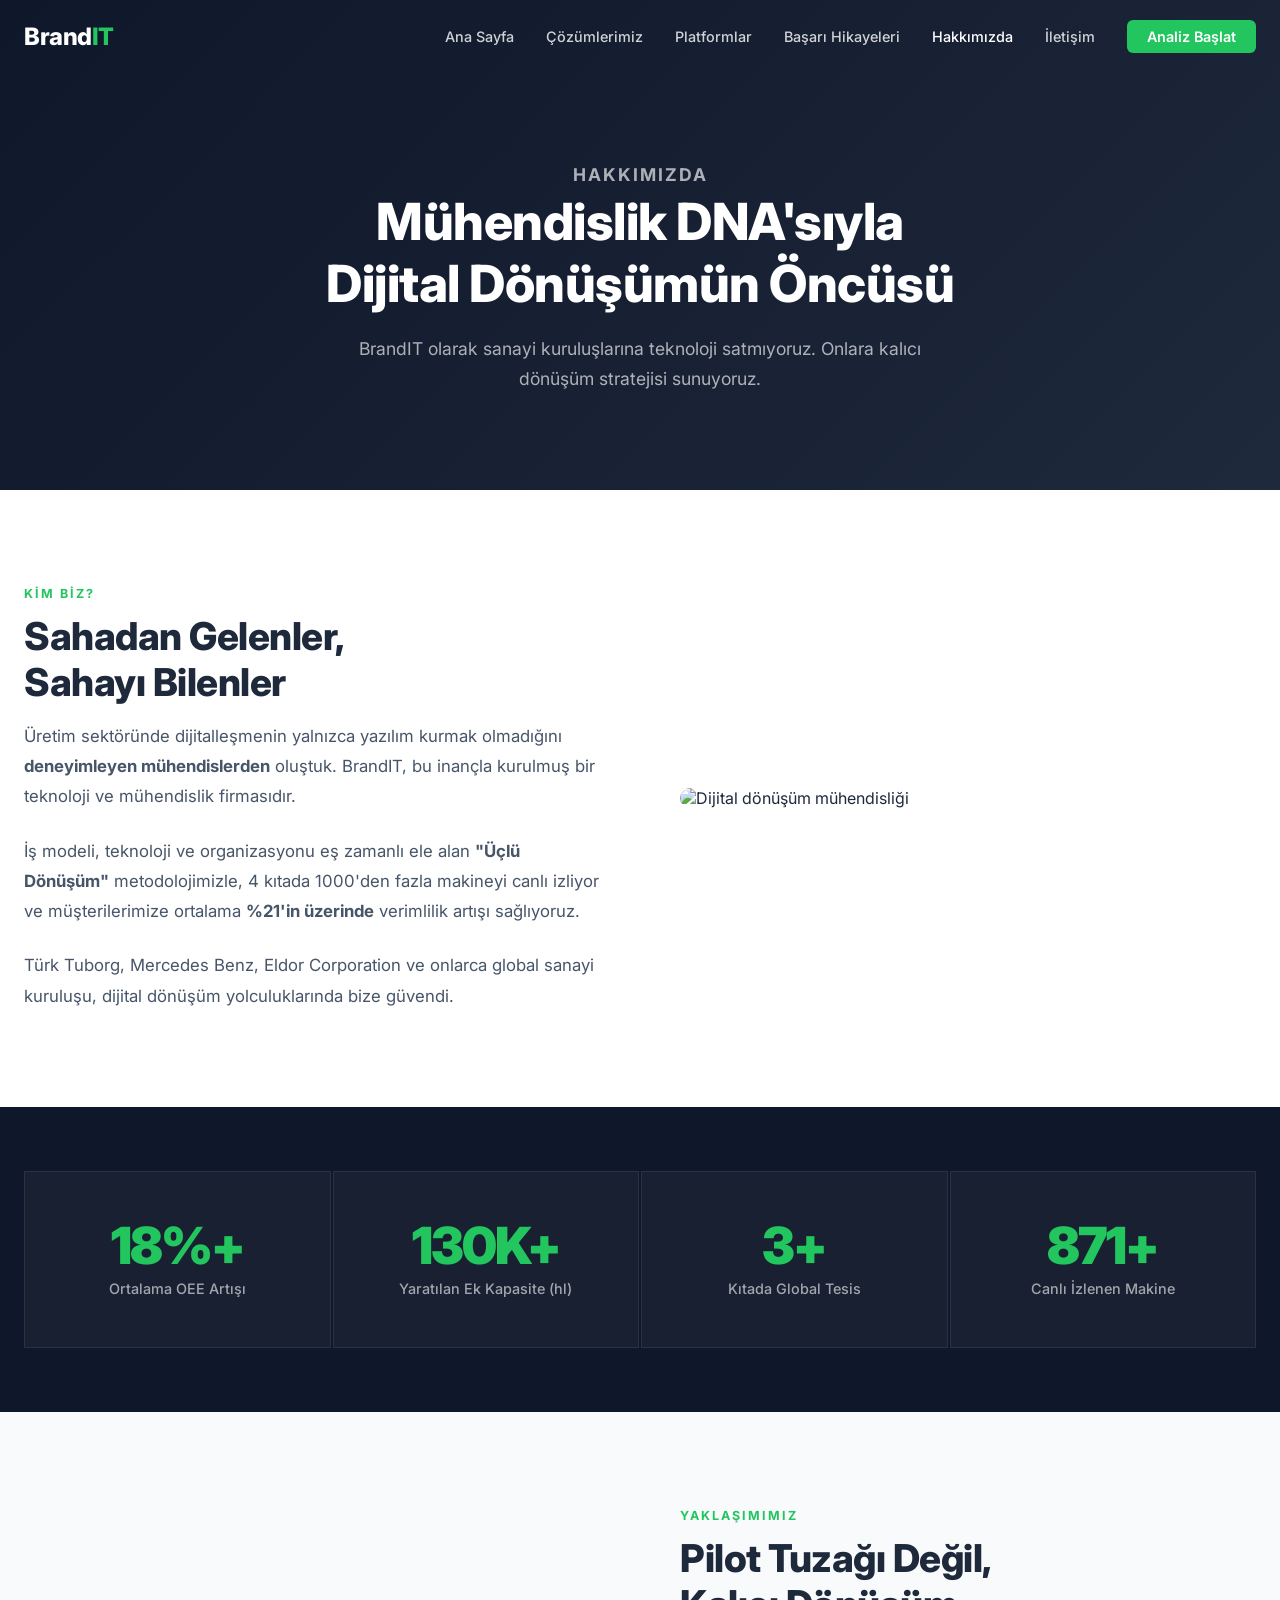
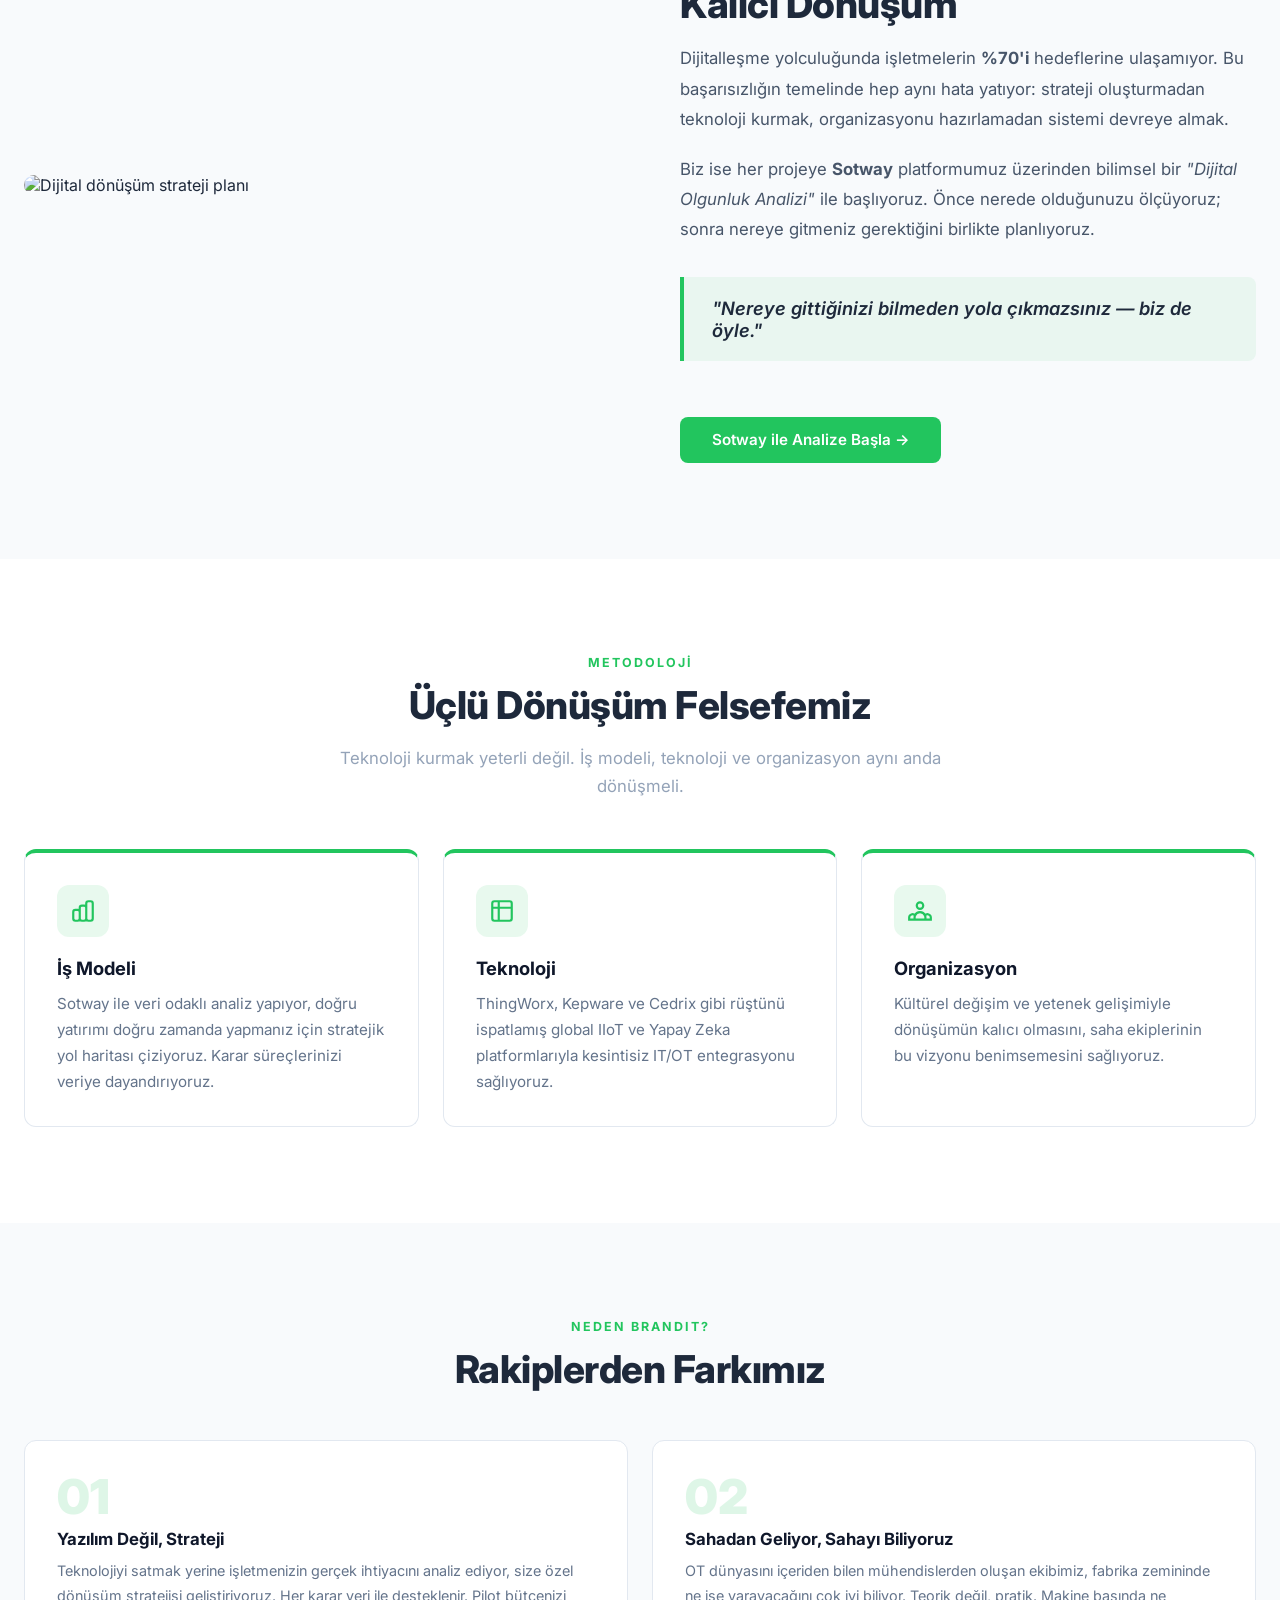
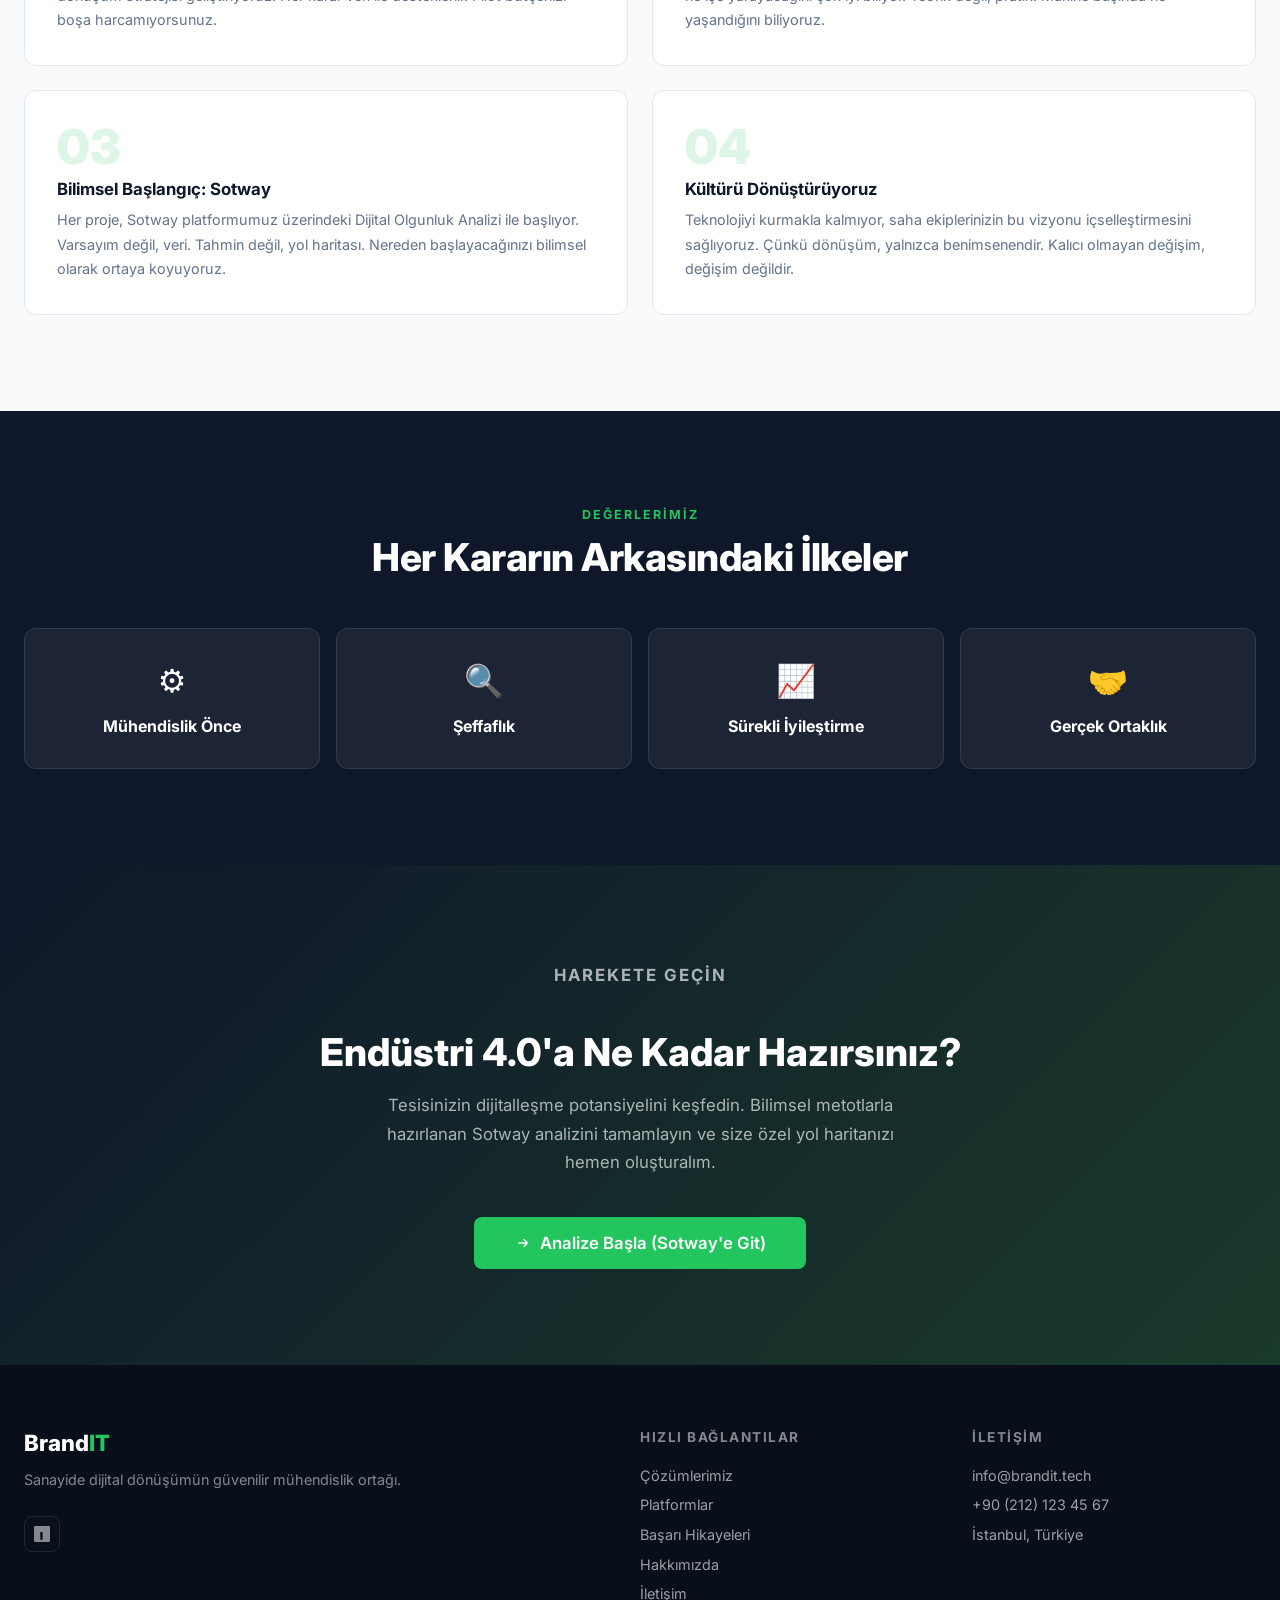
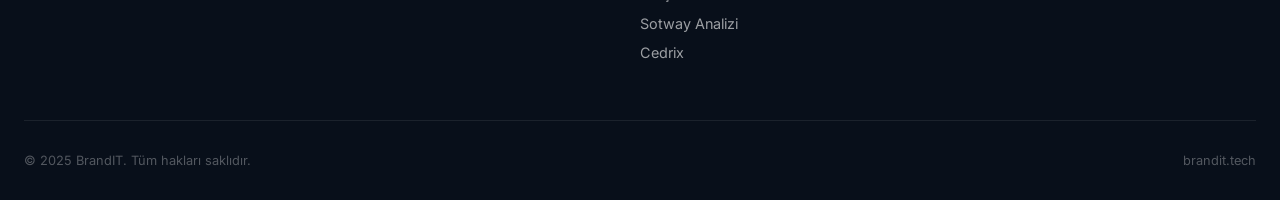
==== about.html @ 11200b4b "Add full 6-page BrandIT website (Turkish) Complete static site build: homepage, solutions, platforms" ====
<!DOCTYPE html>
<html lang="tr">
<head>
  <meta charset="UTF-8" />
  <meta name="viewport" content="width=device-width, initial-scale=1.0" />
  <title>Hakkımızda – BrandIT</title>
  <meta name="description" content="BrandIT, üretim sektöründe dijital dönüşümü mühendislik DNA'sıyla gerçekleştiren stratejik çözüm ortağıdır. Üçlü Dönüşüm metodolojisi ve Sotway platformuyla tanışın." />
  <link rel="stylesheet" href="assets/css/style.css" />
</head>
<body>

<!-- NAV -->
<nav class="nav">
  <div class="nav-inner">
    <a href="index.html" class="nav-logo">Brand<span>IT</span></a>
    <ul class="nav-links">
      <li><a href="index.html">Ana Sayfa</a></li>
      <li><a href="solutions.html">Çözümlerimiz</a></li>
      <li><a href="platforms.html">Platformlar</a></li>
      <li><a href="cases.html">Başarı Hikayeleri</a></li>
      <li><a href="about.html" class="active">Hakkımızda</a></li>
      <li><a href="contact.html">İletişim</a></li>
      <li><a href="https://www.sotway.com" target="_blank" class="nav-cta">Analiz Başlat</a></li>
    </ul>
    <div class="nav-toggle"><span></span><span></span><span></span></div>
  </div>
</nav>
<div class="mobile-nav">
  <a href="index.html">Ana Sayfa</a>
  <a href="solutions.html">Çözümlerimiz</a>
  <a href="platforms.html">Platformlar</a>
  <a href="cases.html">Başarı Hikayeleri</a>
  <a href="about.html">Hakkımızda</a>
  <a href="contact.html">İletişim</a>
  <a href="https://www.sotway.com" target="_blank" class="nav-cta" style="width:fit-content;margin-top:.5rem;">Analiz Başlat</a>
</div>

<!-- PAGE HERO -->
<section class="page-hero">
  <div class="container">
    <p class="section-label text-center">Hakkımızda</p>
    <h1>Mühendislik DNA'sıyla<br>Dijital Dönüşümün Öncüsü</h1>
    <p>BrandIT olarak sanayi kuruluşlarına teknoloji satmıyoruz. Onlara kalıcı dönüşüm stratejisi sunuyoruz.</p>
  </div>
</section>

<!-- WHO WE ARE -->
<section class="section">
  <div class="container">
    <div class="about-intro">
      <div class="fade-up">
        <p class="section-label">Kim Biz?</p>
        <h2 class="section-title">Sahadan Gelenler,<br>Sahayı Bilenler</h2>
        <p style="font-size:1.05rem;color:#475569;line-height:1.8;margin-bottom:1.5rem;">
          Üretim sektöründe dijitalleşmenin yalnızca yazılım kurmak olmadığını <strong>deneyimleyen mühendislerden</strong> oluştuk. BrandIT, bu inançla kurulmuş bir teknoloji ve mühendislik firmasıdır.
        </p>
        <p style="font-size:1.05rem;color:#475569;line-height:1.8;margin-bottom:1.5rem;">
          İş modeli, teknoloji ve organizasyonu eş zamanlı ele alan <strong>"Üçlü Dönüşüm"</strong> metodolojimizle, 4 kıtada 1000'den fazla makineyi canlı izliyor ve müşterilerimize ortalama <strong>%21'in üzerinde</strong> verimlilik artışı sağlıyoruz.
        </p>
        <p style="font-size:1.05rem;color:#475569;line-height:1.8;">
          Türk Tuborg, Mercedes Benz, Eldor Corporation ve onlarca global sanayi kuruluşu, dijital dönüşüm yolculuklarında bize güvendi.
        </p>
      </div>
      <div class="about-intro-img fade-up">
        <img
          src="https://images.unsplash.com/photo-1581094794329-c8112a89af12?w=800&q=80&auto=format"
          alt="Dijital dönüşüm mühendisliği"
        />
      </div>
    </div>
  </div>
</section>

<!-- METRICS STRIP -->
<section class="section section-dark" style="padding:4rem 1.5rem;">
  <div class="container">
    <div class="metrics-grid">
      <div class="metric-item fade-up">
        <div class="metric-value"><span data-counter data-target="21">21</span>%+</div>
        <div class="metric-label">Ortalama OEE Artışı</div>
      </div>
      <div class="metric-item fade-up">
        <div class="metric-value"><span data-counter data-target="150">150</span>K+</div>
        <div class="metric-label">Yaratılan Ek Kapasite (hl)</div>
      </div>
      <div class="metric-item fade-up">
        <div class="metric-value"><span data-counter data-target="4">4</span>+</div>
        <div class="metric-label">Kıtada Global Tesis</div>
      </div>
      <div class="metric-item fade-up">
        <div class="metric-value"><span data-counter data-target="1000">1000</span>+</div>
        <div class="metric-label">Canlı İzlenen Makine</div>
      </div>
    </div>
  </div>
</section>

<!-- OUR APPROACH -->
<section class="section section-light">
  <div class="container">
    <div style="display:grid;grid-template-columns:1fr 1fr;gap:5rem;align-items:center;" class="fade-up">
      <div>
        <div style="border-radius:12px;overflow:hidden;">
          <img
            src="https://images.unsplash.com/photo-1551288049-bebda4e38f71?w=700&q=80&auto=format"
            alt="Dijital dönüşüm strateji planı"
            style="width:100%;height:400px;object-fit:cover;"
          />
        </div>
      </div>
      <div>
        <p class="section-label">Yaklaşımımız</p>
        <h2 class="section-title">Pilot Tuzağı Değil,<br>Kalıcı Dönüşüm</h2>
        <p style="font-size:1.05rem;color:#475569;line-height:1.8;margin-bottom:1.25rem;">
          Dijitalleşme yolculuğunda işletmelerin <strong>%70'i</strong> hedeflerine ulaşamıyor. Bu başarısızlığın temelinde hep aynı hata yatıyor: strateji oluşturmadan teknoloji kurmak, organizasyonu hazırlamadan sistemi devreye almak.
        </p>
        <p style="font-size:1.05rem;color:#475569;line-height:1.8;margin-bottom:2rem;">
          Biz ise her projeye <strong>Sotway</strong> platformumuz üzerinden bilimsel bir <em>"Dijital Olgunluk Analizi"</em> ile başlıyoruz. Önce nerede olduğunuzu ölçüyoruz; sonra nereye gitmeniz gerektiğini birlikte planlıyoruz.
        </p>
        <blockquote class="blockquote" style="background:rgba(34,197,94,.07);color:#1E293B;border-color:var(--green);">
          "Nereye gittiğinizi bilmeden yola çıkmazsınız — biz de öyle."
        </blockquote>
        <a href="https://www.sotway.com" target="_blank" class="btn btn-primary" style="margin-top:1.5rem;">
          Sotway ile Analize Başla →
        </a>
      </div>
    </div>
  </div>
</section>

<!-- TRIPLE TRANSFORMATION -->
<section class="section">
  <div class="container">
    <div class="text-center fade-up" style="margin-bottom:3rem;">
      <p class="section-label">Metodoloji</p>
      <h2 class="section-title">Üçlü Dönüşüm Felsefemiz</h2>
      <p class="section-sub" style="margin:0 auto;">Teknoloji kurmak yeterli değil. İş modeli, teknoloji ve organizasyon aynı anda dönüşmeli.</p>
    </div>
    <div class="pillars">
      <div class="pillar-card fade-up" style="border-top:4px solid #22C55E;">
        <div class="pillar-icon">
          <svg width="26" height="26" fill="none" viewBox="0 0 24 24" stroke="currentColor" stroke-width="2"><path d="M9 19v-6a2 2 0 00-2-2H5a2 2 0 00-2 2v6a2 2 0 002 2h2a2 2 0 002-2zm0 0V9a2 2 0 012-2h2a2 2 0 012 2v10m-6 0a2 2 0 002 2h2a2 2 0 002-2m0 0V5a2 2 0 012-2h2a2 2 0 012 2v14a2 2 0 01-2 2h-2a2 2 0 01-2-2z"/></svg>
        </div>
        <h3>İş Modeli</h3>
        <p>Sotway ile veri odaklı analiz yapıyor, doğru yatırımı doğru zamanda yapmanız için stratejik yol haritası çiziyoruz. Karar süreçlerinizi veriye dayandırıyoruz.</p>
      </div>
      <div class="pillar-card fade-up" style="border-top:4px solid #22C55E;">
        <div class="pillar-icon">
          <svg width="26" height="26" fill="none" viewBox="0 0 24 24" stroke="currentColor" stroke-width="2"><path d="M9 3H5a2 2 0 00-2 2v4m6-6h10a2 2 0 012 2v4M9 3v18m0 0h10a2 2 0 002-2V9M9 21H5a2 2 0 01-2-2V9m0 0h18"/></svg>
        </div>
        <h3>Teknoloji</h3>
        <p>ThingWorx, Kepware ve Cedrix gibi rüştünü ispatlamış global IIoT ve Yapay Zeka platformlarıyla kesintisiz IT/OT entegrasyonu sağlıyoruz.</p>
      </div>
      <div class="pillar-card fade-up" style="border-top:4px solid #22C55E;">
        <div class="pillar-icon">
          <svg width="26" height="26" fill="none" viewBox="0 0 24 24" stroke="currentColor" stroke-width="2"><path d="M17 20h5v-2a3 3 0 00-5.356-1.857M17 20H7m10 0v-2c0-.656-.126-1.283-.356-1.857M7 20H2v-2a3 3 0 015.356-1.857M7 20v-2c0-.656.126-1.283.356-1.857m0 0a5.002 5.002 0 019.288 0M15 7a3 3 0 11-6 0 3 3 0 016 0z"/></svg>
        </div>
        <h3>Organizasyon</h3>
        <p>Kültürel değişim ve yetenek gelişimiyle dönüşümün kalıcı olmasını, saha ekiplerinin bu vizyonu benimsemesini sağlıyoruz.</p>
      </div>
    </div>
  </div>
</section>

<!-- WHY BRANDIT -->
<section class="section section-light">
  <div class="container">
    <div class="text-center fade-up" style="margin-bottom:3rem;">
      <p class="section-label">Neden BrandIT?</p>
      <h2 class="section-title">Rakiplerden Farkımız</h2>
    </div>
    <div class="diffs-grid">
      <div class="diff-card fade-up">
        <div class="diff-number">01</div>
        <h3>Yazılım Değil, Strateji</h3>
        <p>Teknolojiyi satmak yerine işletmenizin gerçek ihtiyacını analiz ediyor, size özel dönüşüm stratejisi geliştiriyoruz. Her karar veri ile desteklenir. Pilot bütçenizi boşa harcamıyorsunuz.</p>
      </div>
      <div class="diff-card fade-up">
        <div class="diff-number">02</div>
        <h3>Sahadan Geliyor, Sahayı Biliyoruz</h3>
        <p>OT dünyasını içeriden bilen mühendislerden oluşan ekibimiz, fabrika zemininde ne işe yarayacağını çok iyi biliyor. Teorik değil, pratik. Makine başında ne yaşandığını biliyoruz.</p>
      </div>
      <div class="diff-card fade-up">
        <div class="diff-number">03</div>
        <h3>Bilimsel Başlangıç: Sotway</h3>
        <p>Her proje, Sotway platformumuz üzerindeki Dijital Olgunluk Analizi ile başlıyor. Varsayım değil, veri. Tahmin değil, yol haritası. Nereden başlayacağınızı bilimsel olarak ortaya koyuyoruz.</p>
      </div>
      <div class="diff-card fade-up">
        <div class="diff-number">04</div>
        <h3>Kültürü Dönüştürüyoruz</h3>
        <p>Teknolojiyi kurmakla kalmıyor, saha ekiplerinizin bu vizyonu içselleştirmesini sağlıyoruz. Çünkü dönüşüm, yalnızca benimsenendir. Kalıcı olmayan değişim, değişim değildir.</p>
      </div>
    </div>
  </div>
</section>

<!-- VALUES -->
<section class="section section-dark">
  <div class="container">
    <div class="text-center fade-up" style="margin-bottom:3rem;">
      <p class="section-label">Değerlerimiz</p>
      <h2 class="section-title">Her Kararın Arkasındaki İlkeler</h2>
    </div>
    <div class="values-grid">
      <div class="value-card fade-up">
        <div class="value-icon">⚙️</div>
        <h4>Mühendislik Önce</h4>
      </div>
      <div class="value-card fade-up">
        <div class="value-icon">🔍</div>
        <h4>Şeffaflık</h4>
      </div>
      <div class="value-card fade-up">
        <div class="value-icon">📈</div>
        <h4>Sürekli İyileştirme</h4>
      </div>
      <div class="value-card fade-up">
        <div class="value-icon">🤝</div>
        <h4>Gerçek Ortaklık</h4>
      </div>
    </div>
  </div>
</section>

<!-- PRE-FOOTER CTA -->
<section class="cta-section">
  <div class="container fade-up">
    <p class="section-label" style="text-align:center;">Harekete Geçin</p>
    <h2>Endüstri 4.0'a Ne Kadar Hazırsınız?</h2>
    <p>Tesisinizin dijitalleşme potansiyelini keşfedin. Bilimsel metotlarla hazırlanan Sotway analizini tamamlayın ve size özel yol haritanızı hemen oluşturalım.</p>
    <a href="https://www.sotway.com" target="_blank" class="btn btn-primary btn-lg">
      <svg width="18" height="18" fill="none" viewBox="0 0 24 24" stroke="currentColor" stroke-width="2"><path d="M13 7l5 5m0 0l-5 5m5-5H6"/></svg>
      Analize Başla (Sotway'e Git)
    </a>
  </div>
</section>

<!-- FOOTER -->
<footer class="footer">
  <div class="footer-grid">
    <div>
      <div class="footer-logo">Brand<span>IT</span></div>
      <p>Sanayide dijital dönüşümün güvenilir mühendislik ortağı.</p>
      <div class="footer-social" style="margin-top:1.5rem;">
        <a href="https://www.linkedin.com/company/brandit" target="_blank" title="LinkedIn">
          <svg width="16" height="16" fill="currentColor" viewBox="0 0 24 24"><path d="M20.447 20.452h-3.554v-5.569c0-1.328-.027-3.037-1.852-3.037-1.853 0-2.136 1.445-2.136 2.939v5.667H9.351V9h3.564v11.452zM22.225 0H1.771C.792 0 0 .774 0 1.729v20.542C0 23.227.792 24 1.771 24h20.451C23.2 24 24 23.227 24 22.271V1.729C24 .774 23.2 0 22.222 0h.003z"/></svg>
        </a>
      </div>
    </div>
    <div class="footer-col">
      <h4>Hızlı Bağlantılar</h4>
      <ul>
        <li><a href="solutions.html">Çözümlerimiz</a></li>
        <li><a href="platforms.html">Platformlar</a></li>
        <li><a href="cases.html">Başarı Hikayeleri</a></li>
        <li><a href="about.html">Hakkımızda</a></li>
        <li><a href="contact.html">İletişim</a></li>
        <li><a href="https://www.sotway.com" target="_blank">Sotway Analizi</a></li>
        <li><a href="https://www.cedrix.io" target="_blank">Cedrix</a></li>
      </ul>
    </div>
    <div class="footer-col">
      <h4>İletişim</h4>
      <ul>
        <li><a href="mailto:info@brandit.tech">info@brandit.tech</a></li>
        <li><a href="tel:+902121234567">+90 (212) 123 45 67</a></li>
        <li><a href="contact.html">İstanbul, Türkiye</a></li>
      </ul>
    </div>
  </div>
  <div class="footer-bottom">
    <span>© 2025 BrandIT. Tüm hakları saklıdır.</span>
    <span>brandit.tech</span>
  </div>
</footer>

<script src="assets/js/main.js"></script>
</body>
</html>
---- assets/css/style.css ----
@import url('https://fonts.googleapis.com/css2?family=Inter:wght@300;400;500;600;700;800;900&display=swap');

*, *::before, *::after { box-sizing: border-box; margin: 0; padding: 0; }

:root {
  --navy:    #0F172A;
  --dark:    #1E293B;
  --slate:   #334155;
  --green:   #22C55E;
  --green-d: #16A34A;
  --light:   #F8FAFC;
  --white:   #FFFFFF;
  --muted:   #94A3B8;
  --text:    #1E293B;
}

html { scroll-behavior: smooth; }
body { font-family: 'Inter', system-ui, sans-serif; color: var(--text); background: var(--white); }

/* ── NAV ───────────────────────────────────────────────── */
.nav { position: fixed; top: 0; left: 0; right: 0; z-index: 100; transition: background .3s, box-shadow .3s; }
.nav.scrolled { background: rgba(15,23,42,.97); backdrop-filter: blur(12px); box-shadow: 0 1px 0 rgba(255,255,255,.08); }
.nav-inner { max-width: 1280px; margin: 0 auto; padding: 0 1.5rem; display: flex; align-items: center; justify-content: space-between; height: 72px; }
.nav-logo { font-size: 1.5rem; font-weight: 800; color: var(--white); letter-spacing: -.5px; text-decoration: none; }
.nav-logo span { color: var(--green); }
.nav-links { display: flex; align-items: center; gap: 2rem; list-style: none; }
.nav-links a { color: rgba(255,255,255,.8); text-decoration: none; font-size: .9rem; font-weight: 500; transition: color .2s; }
.nav-links a:hover, .nav-links a.active { color: var(--white); }
.nav-cta { background: var(--green); color: var(--white) !important; padding: .5rem 1.25rem; border-radius: 6px; font-weight: 600 !important; transition: background .2s !important; }
.nav-cta:hover { background: var(--green-d) !important; }
.nav-toggle { display: none; flex-direction: column; gap: 5px; cursor: pointer; padding: 4px; }
.nav-toggle span { display: block; width: 24px; height: 2px; background: var(--white); border-radius: 2px; transition: all .3s; }

/* ── HERO ──────────────────────────────────────────────── */
.hero {
  min-height: 100vh;
  display: flex; align-items: center;
  background: linear-gradient(135deg, #0F172A 0%, #0D2137 40%, #1a2e4a 100%);
  position: relative; overflow: hidden;
}
.hero::before {
  content: '';
  position: absolute; inset: 0;
  background-image:
    radial-gradient(circle at 20% 50%, rgba(34,197,94,.07) 0%, transparent 50%),
    radial-gradient(circle at 80% 20%, rgba(34,197,94,.05) 0%, transparent 40%);
}
.hero::after {
  content: '';
  position: absolute; inset: 0;
  background-image: url("data:image/svg+xml,%3Csvg width='60' height='60' viewBox='0 0 60 60' xmlns='http://www.w3.org/2000/svg'%3E%3Cg fill='none' fill-rule='evenodd'%3E%3Cg fill='%23ffffff' fill-opacity='0.02'%3E%3Cpath d='M36 34v-4h-2v4h-4v2h4v4h2v-4h4v-2h-4zm0-30V0h-2v4h-4v2h4v4h2V6h4V4h-4zM6 34v-4H4v4H0v2h4v4h2v-4h4v-2H6zM6 4V0H4v4H0v2h4v4h2V6h4V4H6z'/%3E%3C/g%3E%3C/g%3E%3C/svg%3E");
}
.hero-content { position: relative; z-index: 1; max-width: 1280px; margin: 0 auto; padding: 0 1.5rem; padding-top: 72px; }
.hero-badge { display: inline-flex; align-items: center; gap: .5rem; background: rgba(34,197,94,.12); border: 1px solid rgba(34,197,94,.25); color: var(--green); font-size: .8rem; font-weight: 600; padding: .35rem .85rem; border-radius: 50px; letter-spacing: .5px; text-transform: uppercase; margin-bottom: 1.5rem; }
.hero h1 { font-size: clamp(2.2rem, 5vw, 3.8rem); font-weight: 900; color: var(--white); line-height: 1.1; letter-spacing: -1.5px; max-width: 800px; margin-bottom: 1.5rem; }
.hero h1 em { font-style: normal; color: var(--green); }
.hero p { font-size: clamp(1rem, 1.5vw, 1.2rem); color: rgba(255,255,255,.7); max-width: 620px; line-height: 1.7; margin-bottom: 2.5rem; }
.hero-btns { display: flex; gap: 1rem; flex-wrap: wrap; }

/* ── BUTTONS ───────────────────────────────────────────── */
.btn { display: inline-flex; align-items: center; gap: .5rem; padding: .85rem 2rem; border-radius: 8px; font-weight: 600; font-size: .95rem; text-decoration: none; transition: all .2s; border: none; cursor: pointer; }
.btn-primary { background: var(--green); color: var(--white); }
.btn-primary:hover { background: var(--green-d); transform: translateY(-1px); box-shadow: 0 8px 24px rgba(34,197,94,.3); }
.btn-outline { background: transparent; color: var(--white); border: 2px solid rgba(255,255,255,.35); }
.btn-outline:hover { border-color: var(--white); background: rgba(255,255,255,.08); }
.btn-dark { background: var(--navy); color: var(--white); }
.btn-dark:hover { background: var(--dark); }
.btn-lg { padding: 1rem 2.5rem; font-size: 1.05rem; }

/* ── HERO SCROLL INDICATOR ─────────────────────────────── */
.scroll-indicator { position: absolute; bottom: 2rem; left: 50%; transform: translateX(-50%); display: flex; flex-direction: column; align-items: center; gap: .5rem; color: rgba(255,255,255,.4); font-size: .75rem; }
.scroll-indicator::after { content: ''; width: 1px; height: 40px; background: linear-gradient(to bottom, rgba(255,255,255,.3), transparent); }

/* ── SECTIONS ──────────────────────────────────────────── */
.section { padding: 6rem 1.5rem; }
.section-light { background: var(--light); }
.section-dark { background: var(--navy); color: var(--white); }
.section-dark2 { background: var(--dark); color: var(--white); }
.container { max-width: 1280px; margin: 0 auto; }
.section-label { font-size: .78rem; font-weight: 700; letter-spacing: 2px; text-transform: uppercase; color: var(--green); margin-bottom: .75rem; }
.section-title { font-size: clamp(1.8rem, 3vw, 2.8rem); font-weight: 800; line-height: 1.2; letter-spacing: -.5px; margin-bottom: 1rem; }
.section-sub { font-size: 1.05rem; color: var(--muted); max-width: 620px; line-height: 1.7; margin-bottom: 3rem; }
.section-dark .section-title, .section-dark2 .section-title { color: var(--white); }
.section-dark .section-sub, .section-dark2 .section-sub { color: rgba(255,255,255,.6); }

/* ── TRUST STRIP ───────────────────────────────────────── */
.trust-strip { background: var(--dark); padding: 3rem 0; overflow: hidden; }
.trust-label { text-align: center; font-size: .8rem; font-weight: 600; letter-spacing: 2px; text-transform: uppercase; color: rgba(255,255,255,.4); margin-bottom: 2rem; }
.logo-track-wrap { overflow: hidden; }
.logo-track { display: flex; gap: 3rem; width: max-content; animation: logoScroll 30s linear infinite; }
.logo-track:hover { animation-play-state: paused; }
.logo-placeholder { display: flex; align-items: center; justify-content: center; height: 48px; min-width: 140px; background: rgba(255,255,255,.06); border: 1px solid rgba(255,255,255,.1); border-radius: 8px; padding: 0 1.5rem; font-size: .8rem; font-weight: 700; color: rgba(255,255,255,.5); letter-spacing: .5px; white-space: nowrap; transition: all .2s; }
.logo-placeholder:hover { background: rgba(255,255,255,.1); color: rgba(255,255,255,.8); }
@keyframes logoScroll { from { transform: translateX(0); } to { transform: translateX(-50%); } }

/* ── APPROACH / PILLARS ────────────────────────────────── */
.pillars { display: grid; grid-template-columns: repeat(3, 1fr); gap: 1.5rem; margin-top: 3rem; }
.pillar-card { background: var(--white); border: 1px solid #E2E8F0; border-radius: 12px; padding: 2rem; transition: box-shadow .2s, transform .2s; }
.pillar-card:hover { box-shadow: 0 12px 40px rgba(0,0,0,.08); transform: translateY(-3px); }
.pillar-icon { width: 52px; height: 52px; background: rgba(34,197,94,.1); border-radius: 12px; display: flex; align-items: center; justify-content: center; margin-bottom: 1.25rem; }
.pillar-icon svg { color: var(--green); }
.pillar-card h3 { font-size: 1.15rem; font-weight: 700; margin-bottom: .75rem; color: var(--navy); }
.pillar-card p { font-size: .95rem; color: #64748B; line-height: 1.7; }

/* ── METRICS ───────────────────────────────────────────── */
.metrics-grid { display: grid; grid-template-columns: repeat(4, 1fr); gap: 2px; }
.metric-item { padding: 3rem 2rem; text-align: center; background: rgba(255,255,255,.04); border: 1px solid rgba(255,255,255,.08); }
.metric-value { font-size: clamp(2.5rem, 4vw, 3.5rem); font-weight: 900; color: var(--green); letter-spacing: -2px; line-height: 1; margin-bottom: .5rem; }
.metric-label { font-size: .9rem; color: rgba(255,255,255,.6); font-weight: 500; line-height: 1.4; }

/* ── PRE-FOOTER CTA ────────────────────────────────────── */
.cta-section { background: linear-gradient(135deg, #0F172A 0%, #1a3a2a 100%); padding: 6rem 1.5rem; text-align: center; }
.cta-section h2 { font-size: clamp(1.8rem, 3vw, 2.8rem); font-weight: 800; color: var(--white); margin-bottom: 1rem; }
.cta-section p { font-size: 1.05rem; color: rgba(255,255,255,.65); max-width: 560px; margin: 0 auto 2.5rem; line-height: 1.7; }

/* ── FOOTER ────────────────────────────────────────────── */
.footer { background: #080F1A; color: rgba(255,255,255,.7); padding: 4rem 1.5rem 2rem; }
.footer-grid { display: grid; grid-template-columns: 2fr 1fr 1fr; gap: 3rem; max-width: 1280px; margin: 0 auto 3rem; }
.footer-logo { font-size: 1.4rem; font-weight: 800; color: var(--white); margin-bottom: .75rem; }
.footer-logo span { color: var(--green); }
.footer p { font-size: .9rem; line-height: 1.7; color: rgba(255,255,255,.5); }
.footer-col h4 { font-size: .85rem; font-weight: 700; text-transform: uppercase; letter-spacing: 1.5px; color: rgba(255,255,255,.5); margin-bottom: 1.25rem; }
.footer-col ul { list-style: none; }
.footer-col ul li { margin-bottom: .6rem; }
.footer-col ul li a { color: rgba(255,255,255,.6); text-decoration: none; font-size: .9rem; transition: color .2s; }
.footer-col ul li a:hover { color: var(--white); }
.footer-bottom { max-width: 1280px; margin: 0 auto; padding-top: 2rem; border-top: 1px solid rgba(255,255,255,.08); display: flex; justify-content: space-between; align-items: center; font-size: .8rem; color: rgba(255,255,255,.3); }
.footer-social { display: flex; gap: .75rem; }
.footer-social a { display: flex; align-items: center; justify-content: center; width: 36px; height: 36px; border: 1px solid rgba(255,255,255,.1); border-radius: 8px; color: rgba(255,255,255,.5); text-decoration: none; transition: all .2s; }
.footer-social a:hover { background: rgba(255,255,255,.1); color: var(--white); border-color: rgba(255,255,255,.2); }

/* ── PAGE HERO (inner pages) ───────────────────────────── */
.page-hero { background: linear-gradient(135deg, #0F172A 0%, #1E293B 100%); padding: 10rem 1.5rem 6rem; text-align: center; }
.page-hero h1 { font-size: clamp(2rem, 4vw, 3.2rem); font-weight: 800; color: var(--white); letter-spacing: -.5px; margin-bottom: 1.25rem; }
.page-hero p { font-size: 1.1rem; color: rgba(255,255,255,.65); max-width: 600px; margin: 0 auto; line-height: 1.7; }

/* ── CARDS ─────────────────────────────────────────────── */
.card { background: var(--white); border: 1px solid #E2E8F0; border-radius: 12px; overflow: hidden; transition: box-shadow .2s, transform .2s; }
.card:hover { box-shadow: 0 16px 48px rgba(0,0,0,.1); transform: translateY(-3px); }
.card-body { padding: 2rem; }
.card-tag { display: inline-block; background: rgba(34,197,94,.1); color: var(--green-d); font-size: .75rem; font-weight: 700; padding: .3rem .75rem; border-radius: 50px; margin-bottom: 1rem; }
.card h3 { font-size: 1.2rem; font-weight: 700; color: var(--navy); margin-bottom: .75rem; line-height: 1.3; }
.card p { font-size: .9rem; color: #64748B; line-height: 1.7; margin-bottom: 1rem; }
.card-roi { font-size: .85rem; font-weight: 600; color: var(--green-d); background: rgba(34,197,94,.08); border-left: 3px solid var(--green); padding: .6rem .85rem; border-radius: 0 6px 6px 0; margin-top: .5rem; }
.card-problem { font-size: .85rem; color: #94A3B8; font-style: italic; margin-bottom: .75rem; }

/* ── SOLUTIONS GRID ────────────────────────────────────── */
.solutions-grid { display: grid; grid-template-columns: repeat(3, 1fr); gap: 1.5rem; }

/* ── CASE STUDIES ──────────────────────────────────────── */
.cases-grid { display: grid; grid-template-columns: repeat(2, 1fr); gap: 1.5rem; }
.case-card { background: var(--white); border-radius: 12px; overflow: hidden; border: 1px solid #E2E8F0; transition: box-shadow .2s, transform .2s; }
.case-card:hover { box-shadow: 0 16px 48px rgba(0,0,0,.1); transform: translateY(-3px); }
.case-img { height: 200px; background: var(--dark); display: flex; align-items: center; justify-content: center; position: relative; overflow: hidden; }
.case-img img { width: 100%; height: 100%; object-fit: cover; opacity: .7; }
.case-company-badge { position: absolute; bottom: 1rem; left: 1rem; background: rgba(0,0,0,.7); backdrop-filter: blur(8px); color: var(--white); font-size: .8rem; font-weight: 700; padding: .35rem .85rem; border-radius: 50px; }
.case-body { padding: 1.75rem; }
.case-body h3 { font-size: 1.1rem; font-weight: 700; color: var(--navy); margin-bottom: 1rem; line-height: 1.35; }
.case-meta { display: flex; flex-direction: column; gap: .75rem; }
.case-meta-item { font-size: .875rem; color: #475569; line-height: 1.5; }
.case-meta-item strong { display: block; font-size: .72rem; font-weight: 700; text-transform: uppercase; letter-spacing: 1px; color: var(--green-d); margin-bottom: .2rem; }

/* ── PLATFORMS ─────────────────────────────────────────── */
.platforms-grid { display: grid; grid-template-columns: repeat(2, 1fr); gap: 1.5rem; }
.platform-card { border-radius: 12px; padding: 2.5rem; border: 1px solid rgba(255,255,255,.1); background: rgba(255,255,255,.04); transition: background .2s; }
.platform-card:hover { background: rgba(255,255,255,.07); }
.platform-card h3 { font-size: 1.2rem; font-weight: 700; color: var(--white); margin-bottom: .75rem; }
.platform-card p { font-size: .95rem; color: rgba(255,255,255,.6); line-height: 1.7; }
.platform-logos { display: flex; gap: .75rem; flex-wrap: wrap; margin-bottom: 1.25rem; }
.tech-badge { display: inline-flex; align-items: center; background: rgba(34,197,94,.1); border: 1px solid rgba(34,197,94,.25); color: var(--green); font-size: .78rem; font-weight: 700; padding: .3rem .75rem; border-radius: 50px; }

/* ── ABOUT ─────────────────────────────────────────────── */
.about-intro { display: grid; grid-template-columns: 1fr 1fr; gap: 5rem; align-items: center; }
.about-intro-img { border-radius: 12px; overflow: hidden; }
.about-intro-img img { width: 100%; height: 420px; object-fit: cover; }
.diffs-grid { display: grid; grid-template-columns: repeat(2, 1fr); gap: 1.5rem; }
.diff-card { padding: 2rem; border-radius: 12px; border: 1px solid #E2E8F0; background: var(--white); transition: box-shadow .2s; }
.diff-card:hover { box-shadow: 0 8px 32px rgba(0,0,0,.07); }
.diff-number { font-size: 3rem; font-weight: 900; color: rgba(34,197,94,.15); line-height: 1; margin-bottom: .5rem; }
.diff-card h3 { font-size: 1.05rem; font-weight: 700; color: var(--navy); margin-bottom: .6rem; }
.diff-card p { font-size: .9rem; color: #64748B; line-height: 1.7; }
.values-grid { display: grid; grid-template-columns: repeat(4, 1fr); gap: 1rem; }
.value-card { text-align: center; padding: 2rem 1.25rem; border-radius: 12px; background: rgba(255,255,255,.06); border: 1px solid rgba(255,255,255,.1); }
.value-card .value-icon { font-size: 2rem; margin-bottom: 1rem; }
.value-card h4 { font-size: 1rem; font-weight: 700; color: var(--white); }
.blockquote { border-left: 4px solid var(--green); padding: 1.25rem 1.75rem; background: rgba(34,197,94,.07); border-radius: 0 8px 8px 0; font-size: 1.15rem; font-weight: 600; font-style: italic; color: var(--white); margin: 2rem 0; }

/* ── CONTACT ───────────────────────────────────────────── */
.contact-grid { display: grid; grid-template-columns: 1fr 1fr; gap: 4rem; align-items: start; }
.contact-form { background: var(--white); padding: 2.5rem; border-radius: 12px; box-shadow: 0 4px 24px rgba(0,0,0,.06); }
.form-group { margin-bottom: 1.25rem; }
.form-group label { display: block; font-size: .85rem; font-weight: 600; color: var(--navy); margin-bottom: .5rem; }
.form-group input, .form-group textarea { width: 100%; padding: .75rem 1rem; border: 1.5px solid #E2E8F0; border-radius: 8px; font-family: inherit; font-size: .95rem; color: var(--text); transition: border-color .2s; outline: none; }
.form-group input:focus, .form-group textarea:focus { border-color: var(--green); }
.form-group textarea { resize: vertical; min-height: 130px; }
.contact-info-card { background: var(--navy); color: var(--white); padding: 2.5rem; border-radius: 12px; }
.contact-info-card h3 { font-size: 1.3rem; font-weight: 700; margin-bottom: 1.5rem; }
.contact-info-item { display: flex; gap: 1rem; align-items: flex-start; margin-bottom: 1.25rem; }
.contact-info-item .icon { width: 40px; height: 40px; min-width: 40px; background: rgba(34,197,94,.15); border-radius: 8px; display: flex; align-items: center; justify-content: center; }
.contact-info-item p { font-size: .9rem; color: rgba(255,255,255,.7); line-height: 1.5; }
.contact-info-item strong { color: var(--white); display: block; font-size: .9rem; }
.contact-divider { border: 0; border-top: 1px solid rgba(255,255,255,.1); margin: 2rem 0; }
.contact-success { display: none; background: rgba(34,197,94,.1); border: 1px solid rgba(34,197,94,.3); color: var(--green-d); border-radius: 8px; padding: 1rem; text-align: center; font-weight: 600; margin-top: 1rem; }

/* ── MOBILE NAV OVERLAY ────────────────────────────────── */
.mobile-nav { display: none; position: fixed; inset: 0; background: var(--navy); z-index: 99; padding: 6rem 2rem 2rem; flex-direction: column; gap: 1.5rem; }
.mobile-nav.open { display: flex; }
.mobile-nav a { color: rgba(255,255,255,.8); text-decoration: none; font-size: 1.3rem; font-weight: 600; padding: .5rem 0; border-bottom: 1px solid rgba(255,255,255,.08); }
.mobile-nav a:last-child { border-bottom: none; }

/* ── UTILITY ───────────────────────────────────────────── */
.text-center { text-align: center; }
.mb-0 { margin-bottom: 0 !important; }
.fade-up { opacity: 0; transform: translateY(24px); transition: opacity .6s ease, transform .6s ease; }
.fade-up.visible { opacity: 1; transform: translateY(0); }

/* ── RESPONSIVE ────────────────────────────────────────── */
@media (max-width: 1024px) {
  .pillars { grid-template-columns: repeat(2, 1fr); }
  .metrics-grid { grid-template-columns: repeat(2, 1fr); }
  .solutions-grid { grid-template-columns: repeat(2, 1fr); }
  .about-intro { grid-template-columns: 1fr; gap: 2.5rem; }
  .footer-grid { grid-template-columns: 1fr 1fr; }
  .values-grid { grid-template-columns: repeat(2, 1fr); }
}

@media (max-width: 768px) {
  .section { padding: 4rem 1rem; }
  .nav-links { display: none; }
  .nav-toggle { display: flex; }
  .pillars { grid-template-columns: 1fr; }
  .metrics-grid { grid-template-columns: repeat(2, 1fr); }
  .solutions-grid { grid-template-columns: 1fr; }
  .cases-grid { grid-template-columns: 1fr; }
  .platforms-grid { grid-template-columns: 1fr; }
  .diffs-grid { grid-template-columns: 1fr; }
  .contact-grid { grid-template-columns: 1fr; gap: 2rem; }
  .footer-grid { grid-template-columns: 1fr; gap: 2rem; }
  .footer-bottom { flex-direction: column; gap: 1rem; text-align: center; }
  .hero-btns { flex-direction: column; }
  .hero-btns .btn { width: fit-content; }
}
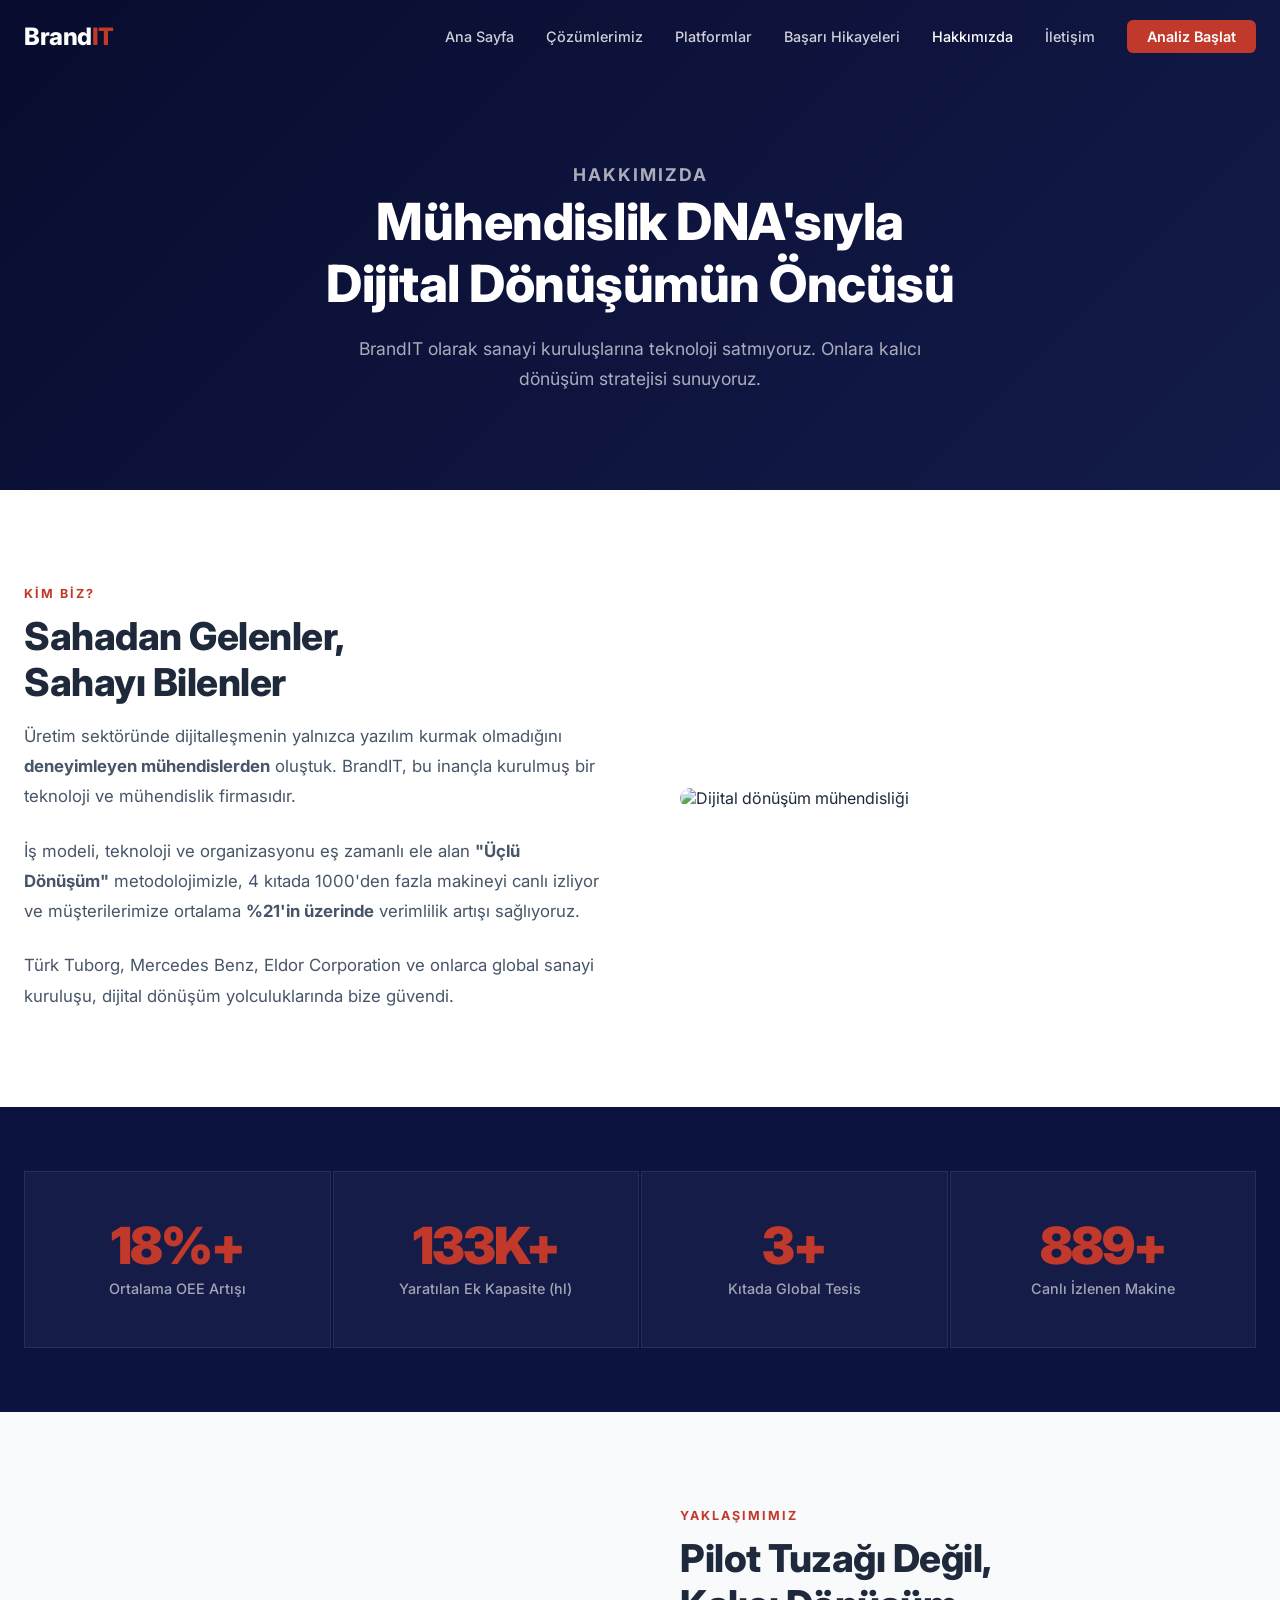
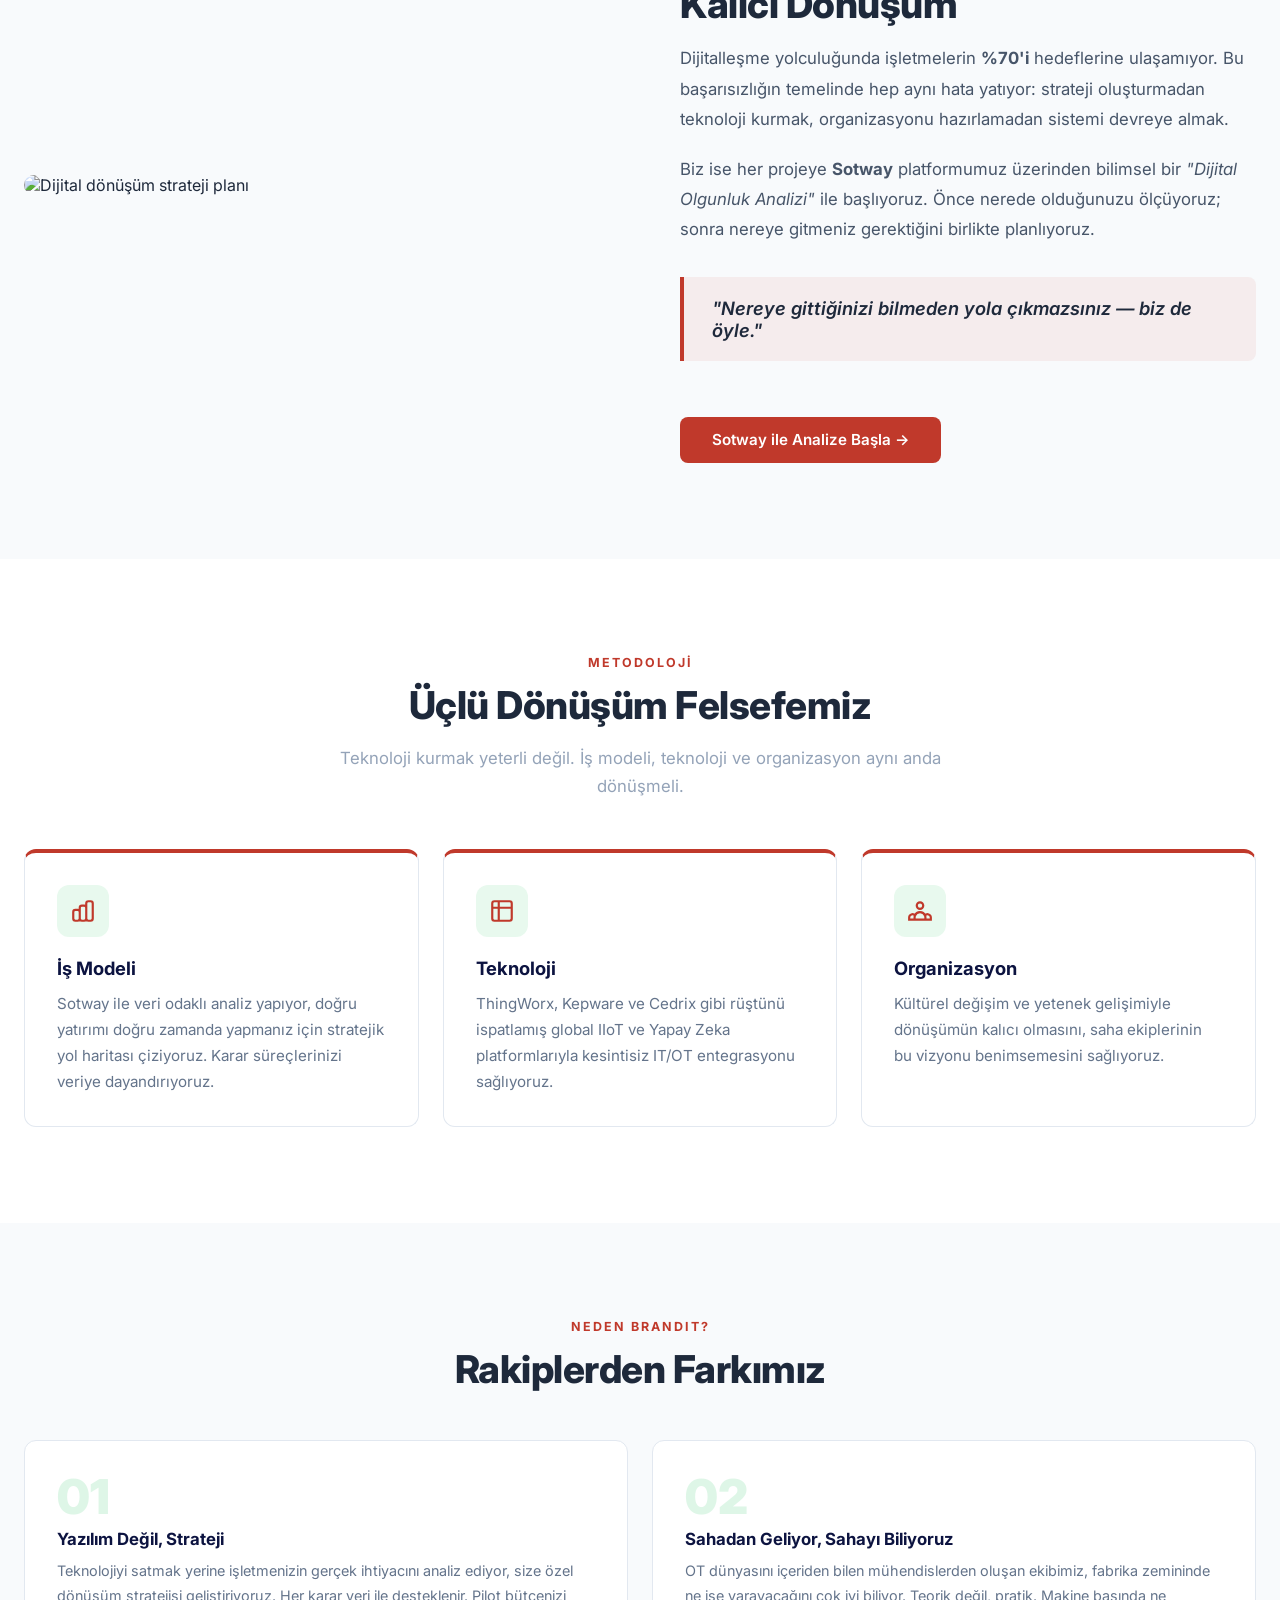
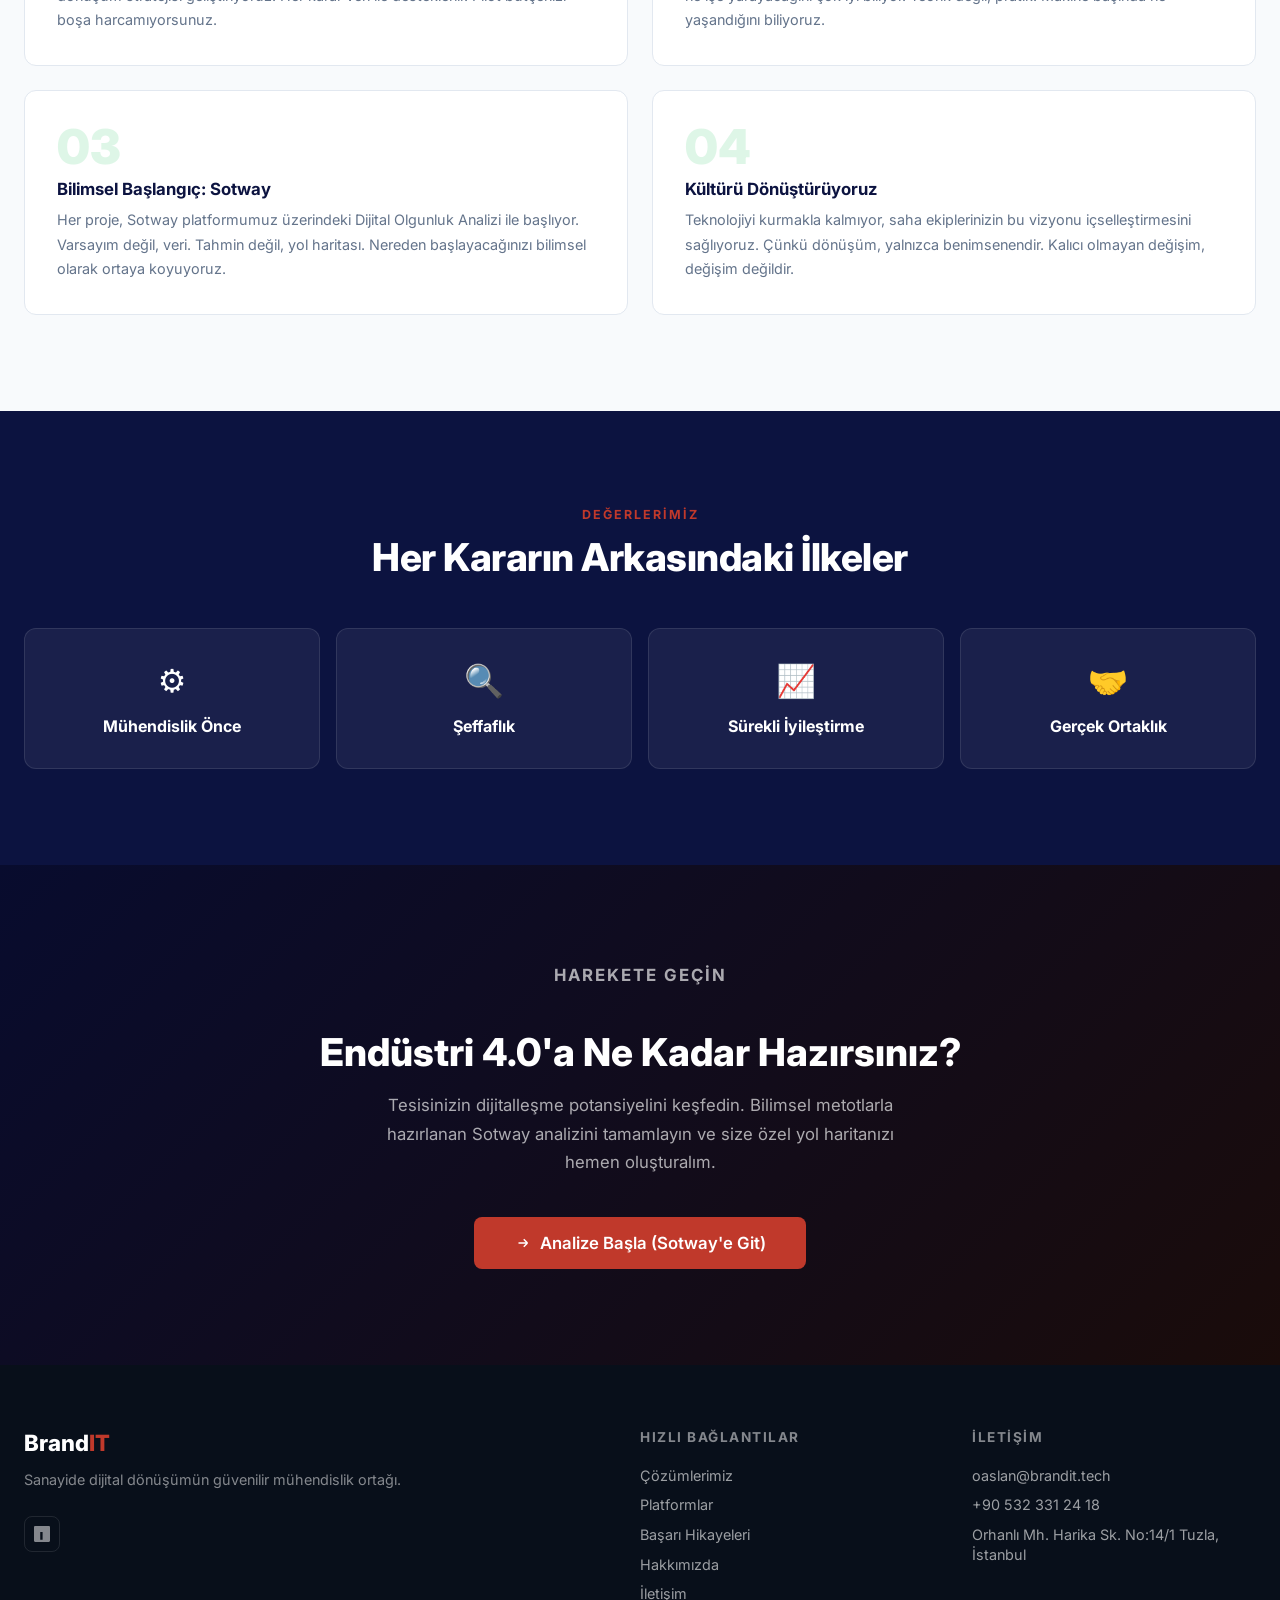
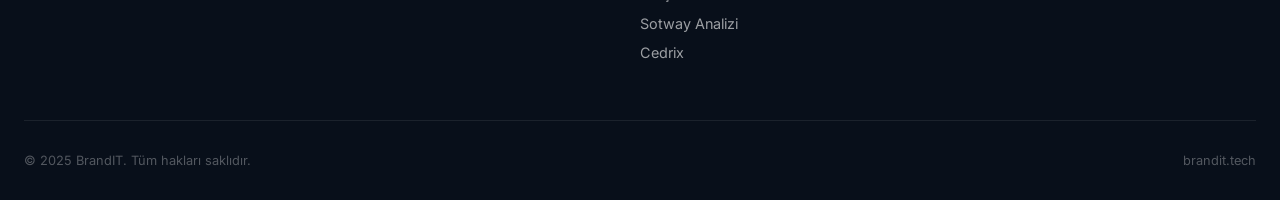
==== commit 49a1ff93: "Apply BrandIT brand colors and real contact details - Replace green accent with brand navy (#2D3585)" ====
--- a/about.html
+++ b/about.html
@@ -12,7 +12,7 @@
 <!-- NAV -->
 <nav class="nav">
   <div class="nav-inner">
-    <a href="index.html" class="nav-logo">Brand<span>IT</span></a>
+    <a href="index.html" class="nav-logo"><img src="assets/images/logo/brandit-logo.png" alt="BrandIT" class="nav-logo-img" onerror="this.style.display='none';this.parentElement.querySelector('.nav-logo-fallback').style.display='block'" /><span class="nav-logo-fallback" style="display:none;">Brand<span style="color:var(--brand-red)">IT</span></span></a>
     <ul class="nav-links">
       <li><a href="index.html">Ana Sayfa</a></li>
       <li><a href="solutions.html">Çözümlerimiz</a></li>
@@ -117,7 +117,7 @@
         <p style="font-size:1.05rem;color:#475569;line-height:1.8;margin-bottom:2rem;">
           Biz ise her projeye <strong>Sotway</strong> platformumuz üzerinden bilimsel bir <em>"Dijital Olgunluk Analizi"</em> ile başlıyoruz. Önce nerede olduğunuzu ölçüyoruz; sonra nereye gitmeniz gerektiğini birlikte planlıyoruz.
         </p>
-        <blockquote class="blockquote" style="background:rgba(34,197,94,.07);color:#1E293B;border-color:var(--green);">
+        <blockquote class="blockquote" style="background:rgba(192,57,43,.07);color:#1E293B;border-color:var(--green);">
           "Nereye gittiğinizi bilmeden yola çıkmazsınız — biz de öyle."
         </blockquote>
         <a href="https://www.sotway.com" target="_blank" class="btn btn-primary" style="margin-top:1.5rem;">
@@ -137,21 +137,21 @@
       <p class="section-sub" style="margin:0 auto;">Teknoloji kurmak yeterli değil. İş modeli, teknoloji ve organizasyon aynı anda dönüşmeli.</p>
     </div>
     <div class="pillars">
-      <div class="pillar-card fade-up" style="border-top:4px solid #22C55E;">
+      <div class="pillar-card fade-up" style="border-top:4px solid #C0392B;">
         <div class="pillar-icon">
           <svg width="26" height="26" fill="none" viewBox="0 0 24 24" stroke="currentColor" stroke-width="2"><path d="M9 19v-6a2 2 0 00-2-2H5a2 2 0 00-2 2v6a2 2 0 002 2h2a2 2 0 002-2zm0 0V9a2 2 0 012-2h2a2 2 0 012 2v10m-6 0a2 2 0 002 2h2a2 2 0 002-2m0 0V5a2 2 0 012-2h2a2 2 0 012 2v14a2 2 0 01-2 2h-2a2 2 0 01-2-2z"/></svg>
         </div>
         <h3>İş Modeli</h3>
         <p>Sotway ile veri odaklı analiz yapıyor, doğru yatırımı doğru zamanda yapmanız için stratejik yol haritası çiziyoruz. Karar süreçlerinizi veriye dayandırıyoruz.</p>
       </div>
-      <div class="pillar-card fade-up" style="border-top:4px solid #22C55E;">
+      <div class="pillar-card fade-up" style="border-top:4px solid #C0392B;">
         <div class="pillar-icon">
           <svg width="26" height="26" fill="none" viewBox="0 0 24 24" stroke="currentColor" stroke-width="2"><path d="M9 3H5a2 2 0 00-2 2v4m6-6h10a2 2 0 012 2v4M9 3v18m0 0h10a2 2 0 002-2V9M9 21H5a2 2 0 01-2-2V9m0 0h18"/></svg>
         </div>
         <h3>Teknoloji</h3>
         <p>ThingWorx, Kepware ve Cedrix gibi rüştünü ispatlamış global IIoT ve Yapay Zeka platformlarıyla kesintisiz IT/OT entegrasyonu sağlıyoruz.</p>
       </div>
-      <div class="pillar-card fade-up" style="border-top:4px solid #22C55E;">
+      <div class="pillar-card fade-up" style="border-top:4px solid #C0392B;">
         <div class="pillar-icon">
           <svg width="26" height="26" fill="none" viewBox="0 0 24 24" stroke="currentColor" stroke-width="2"><path d="M17 20h5v-2a3 3 0 00-5.356-1.857M17 20H7m10 0v-2c0-.656-.126-1.283-.356-1.857M7 20H2v-2a3 3 0 015.356-1.857M7 20v-2c0-.656.126-1.283.356-1.857m0 0a5.002 5.002 0 019.288 0M15 7a3 3 0 11-6 0 3 3 0 016 0z"/></svg>
         </div>
@@ -262,9 +262,9 @@
     <div class="footer-col">
       <h4>İletişim</h4>
       <ul>
-        <li><a href="mailto:info@brandit.tech">info@brandit.tech</a></li>
-        <li><a href="tel:+902121234567">+90 (212) 123 45 67</a></li>
-        <li><a href="contact.html">İstanbul, Türkiye</a></li>
+        <li><a href="mailto:oaslan@brandit.tech">oaslan@brandit.tech</a></li>
+        <li><a href="tel:+905323312418">+90 532 331 24 18</a></li>
+        <li><a href="contact.html">Orhanlı Mh. Harika Sk. No:14/1 Tuzla, İstanbul</a></li>
       </ul>
     </div>
   </div>
--- a/assets/css/style.css
+++ b/assets/css/style.css
@@ -3,15 +3,19 @@
 *, *::before, *::after { box-sizing: border-box; margin: 0; padding: 0; }
 
 :root {
-  --navy:    #0F172A;
-  --dark:    #1E293B;
-  --slate:   #334155;
-  --green:   #22C55E;
-  --green-d: #16A34A;
-  --light:   #F8FAFC;
-  --white:   #FFFFFF;
-  --muted:   #94A3B8;
-  --text:    #1E293B;
+  --navy:       #0C1340;
+  --dark:       #131B4A;
+  --slate:      #2D3585;
+  --brand-blue: #2D3585;
+  --brand-red:  #C0392B;
+  --brand-red-d:#A93226;
+  --light:      #F8FAFC;
+  --white:      #FFFFFF;
+  --muted:      #94A3B8;
+  --text:       #1E293B;
+  /* aliases so existing classes still resolve */
+  --green:      #C0392B;
+  --green-d:    #A93226;
 }
 
 html { scroll-behavior: smooth; }
@@ -21,8 +25,9 @@
 .nav { position: fixed; top: 0; left: 0; right: 0; z-index: 100; transition: background .3s, box-shadow .3s; }
 .nav.scrolled { background: rgba(15,23,42,.97); backdrop-filter: blur(12px); box-shadow: 0 1px 0 rgba(255,255,255,.08); }
 .nav-inner { max-width: 1280px; margin: 0 auto; padding: 0 1.5rem; display: flex; align-items: center; justify-content: space-between; height: 72px; }
-.nav-logo { font-size: 1.5rem; font-weight: 800; color: var(--white); letter-spacing: -.5px; text-decoration: none; }
-.nav-logo span { color: var(--green); }
+.nav-logo { display: flex; align-items: center; text-decoration: none; }
+.nav-logo-img { height: 40px; width: auto; }
+.nav-logo-fallback { font-size: 1.5rem; font-weight: 800; color: var(--white); letter-spacing: -.5px; }
 .nav-links { display: flex; align-items: center; gap: 2rem; list-style: none; }
 .nav-links a { color: rgba(255,255,255,.8); text-decoration: none; font-size: .9rem; font-weight: 500; transition: color .2s; }
 .nav-links a:hover, .nav-links a.active { color: var(--white); }
@@ -35,15 +40,15 @@
 .hero {
   min-height: 100vh;
   display: flex; align-items: center;
-  background: linear-gradient(135deg, #0F172A 0%, #0D2137 40%, #1a2e4a 100%);
+  background: linear-gradient(135deg, #080C2E 0%, #0C1340 40%, #131B4A 100%);
   position: relative; overflow: hidden;
 }
 .hero::before {
   content: '';
   position: absolute; inset: 0;
   background-image:
-    radial-gradient(circle at 20% 50%, rgba(34,197,94,.07) 0%, transparent 50%),
-    radial-gradient(circle at 80% 20%, rgba(34,197,94,.05) 0%, transparent 40%);
+    radial-gradient(circle at 20% 50%, rgba(45,53,133,.12) 0%, transparent 50%),
+    radial-gradient(circle at 80% 20%, rgba(192,57,43,.08) 0%, transparent 40%);
 }
 .hero::after {
   content: '';
@@ -60,7 +65,7 @@
 /* ── BUTTONS ───────────────────────────────────────────── */
 .btn { display: inline-flex; align-items: center; gap: .5rem; padding: .85rem 2rem; border-radius: 8px; font-weight: 600; font-size: .95rem; text-decoration: none; transition: all .2s; border: none; cursor: pointer; }
 .btn-primary { background: var(--green); color: var(--white); }
-.btn-primary:hover { background: var(--green-d); transform: translateY(-1px); box-shadow: 0 8px 24px rgba(34,197,94,.3); }
+.btn-primary:hover { background: var(--brand-red-d); transform: translateY(-1px); box-shadow: 0 8px 24px rgba(192,57,43,.35); }
 .btn-outline { background: transparent; color: var(--white); border: 2px solid rgba(255,255,255,.35); }
 .btn-outline:hover { border-color: var(--white); background: rgba(255,255,255,.08); }
 .btn-dark { background: var(--navy); color: var(--white); }
@@ -109,7 +114,7 @@
 .metric-label { font-size: .9rem; color: rgba(255,255,255,.6); font-weight: 500; line-height: 1.4; }
 
 /* ── PRE-FOOTER CTA ────────────────────────────────────── */
-.cta-section { background: linear-gradient(135deg, #0F172A 0%, #1a3a2a 100%); padding: 6rem 1.5rem; text-align: center; }
+.cta-section { background: linear-gradient(135deg, #080C2E 0%, #1a0c0a 100%); padding: 6rem 1.5rem; text-align: center; }
 .cta-section h2 { font-size: clamp(1.8rem, 3vw, 2.8rem); font-weight: 800; color: var(--white); margin-bottom: 1rem; }
 .cta-section p { font-size: 1.05rem; color: rgba(255,255,255,.65); max-width: 560px; margin: 0 auto 2.5rem; line-height: 1.7; }
 
@@ -130,7 +135,7 @@
 .footer-social a:hover { background: rgba(255,255,255,.1); color: var(--white); border-color: rgba(255,255,255,.2); }
 
 /* ── PAGE HERO (inner pages) ───────────────────────────── */
-.page-hero { background: linear-gradient(135deg, #0F172A 0%, #1E293B 100%); padding: 10rem 1.5rem 6rem; text-align: center; }
+.page-hero { background: linear-gradient(135deg, #080C2E 0%, #131B4A 100%); padding: 10rem 1.5rem 6rem; text-align: center; }
 .page-hero h1 { font-size: clamp(2rem, 4vw, 3.2rem); font-weight: 800; color: var(--white); letter-spacing: -.5px; margin-bottom: 1.25rem; }
 .page-hero p { font-size: 1.1rem; color: rgba(255,255,255,.65); max-width: 600px; margin: 0 auto; line-height: 1.7; }
 
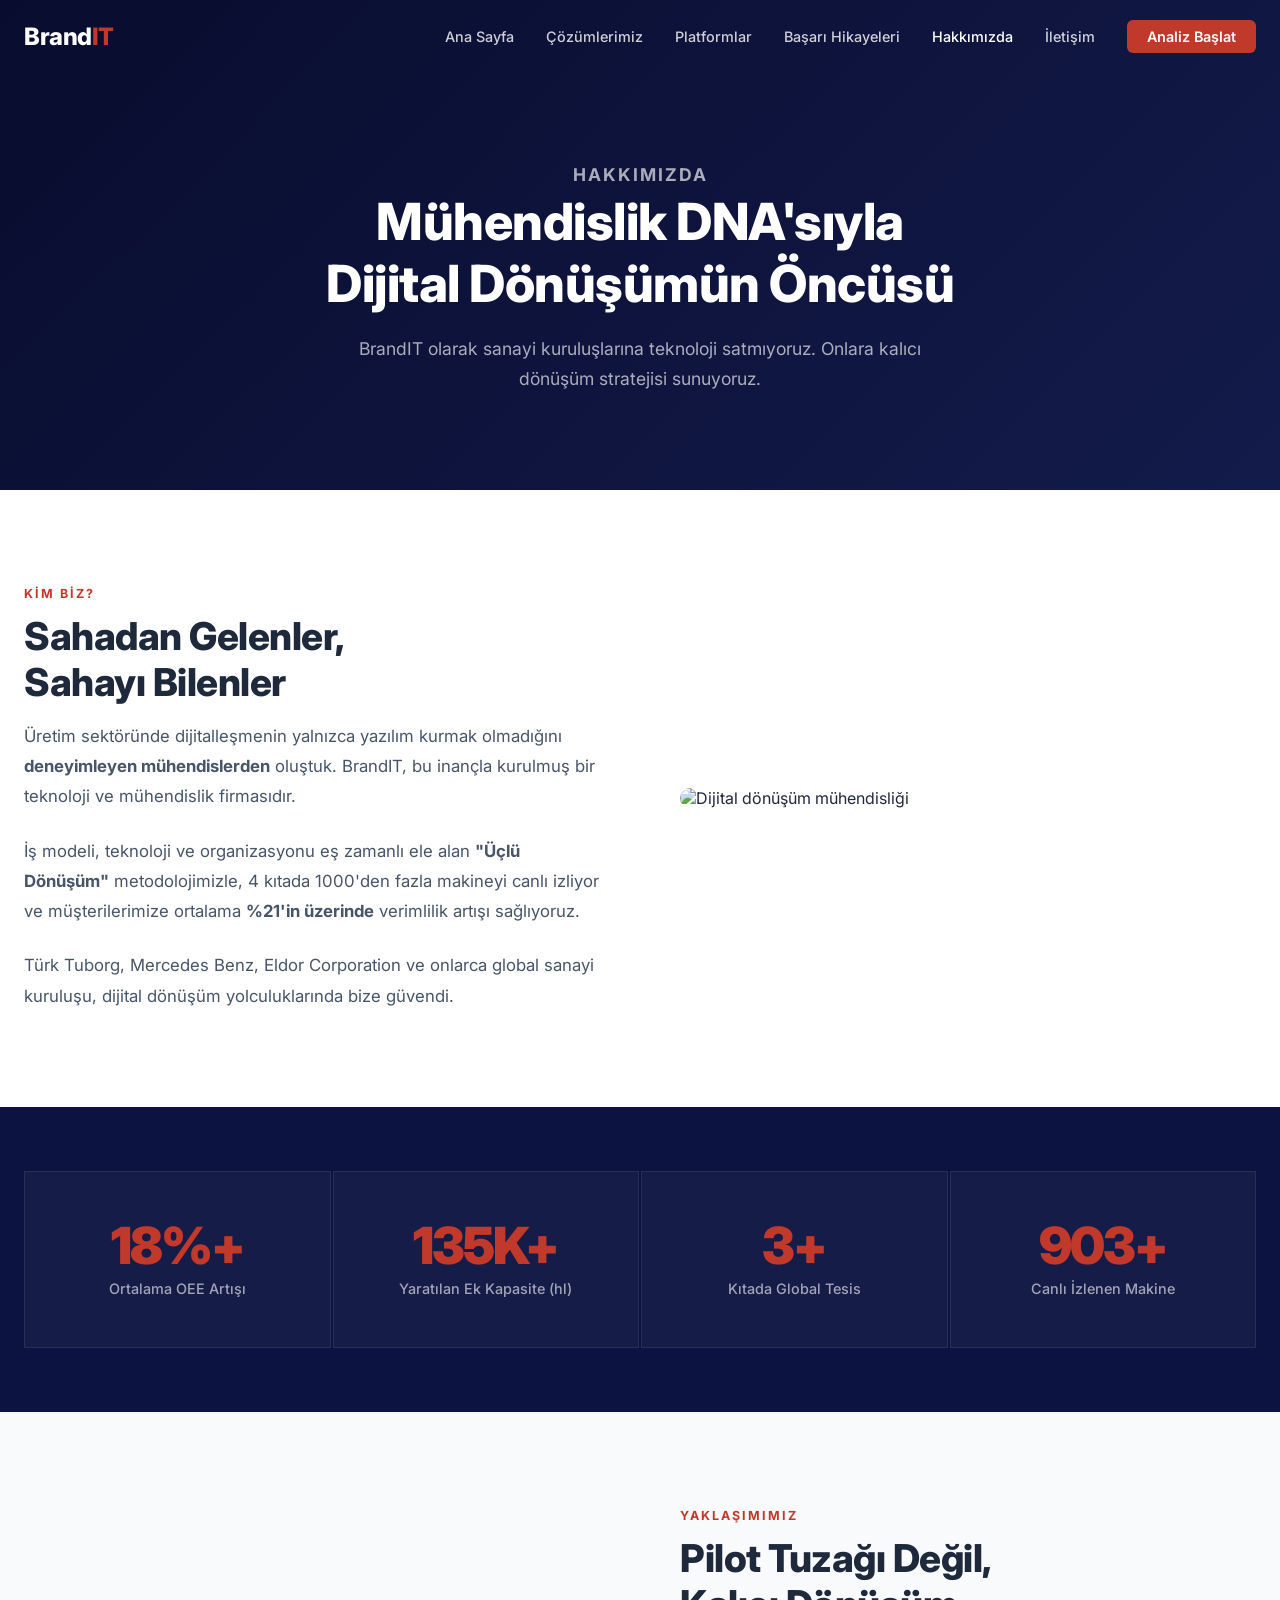
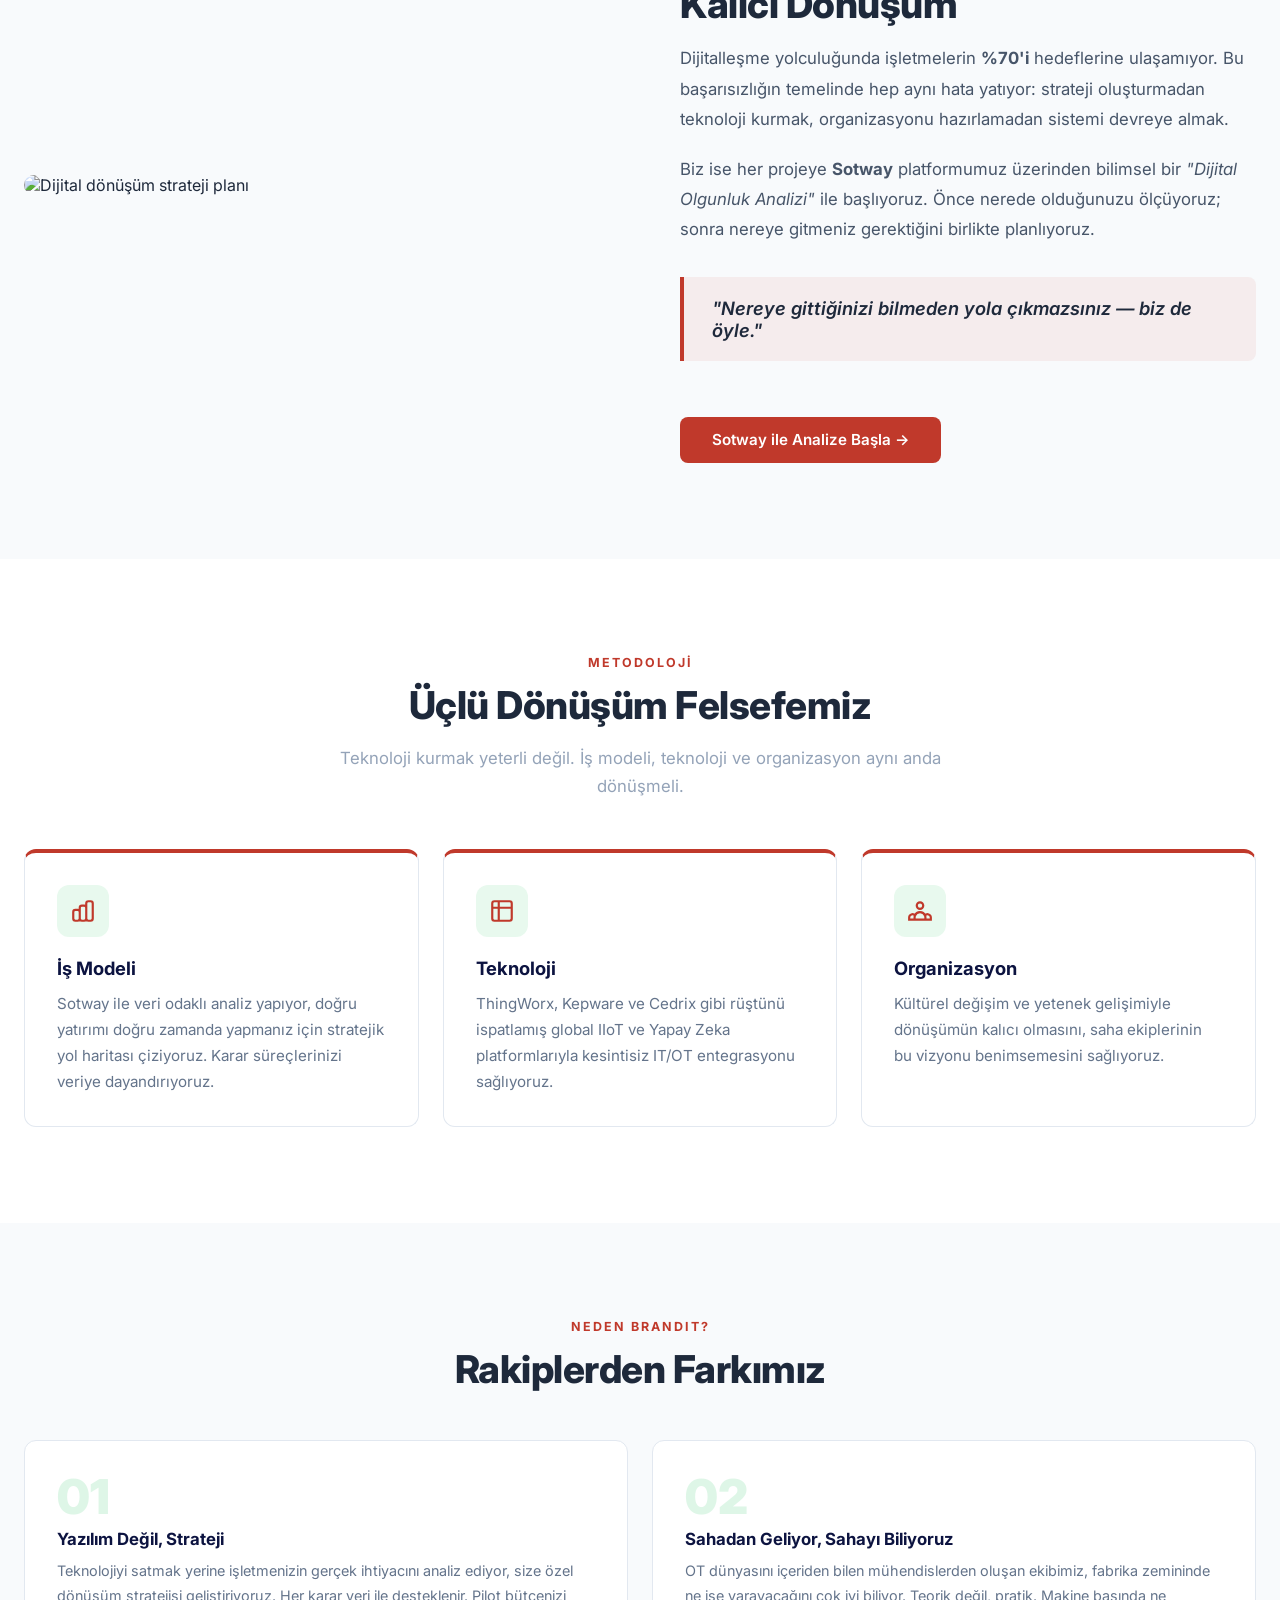
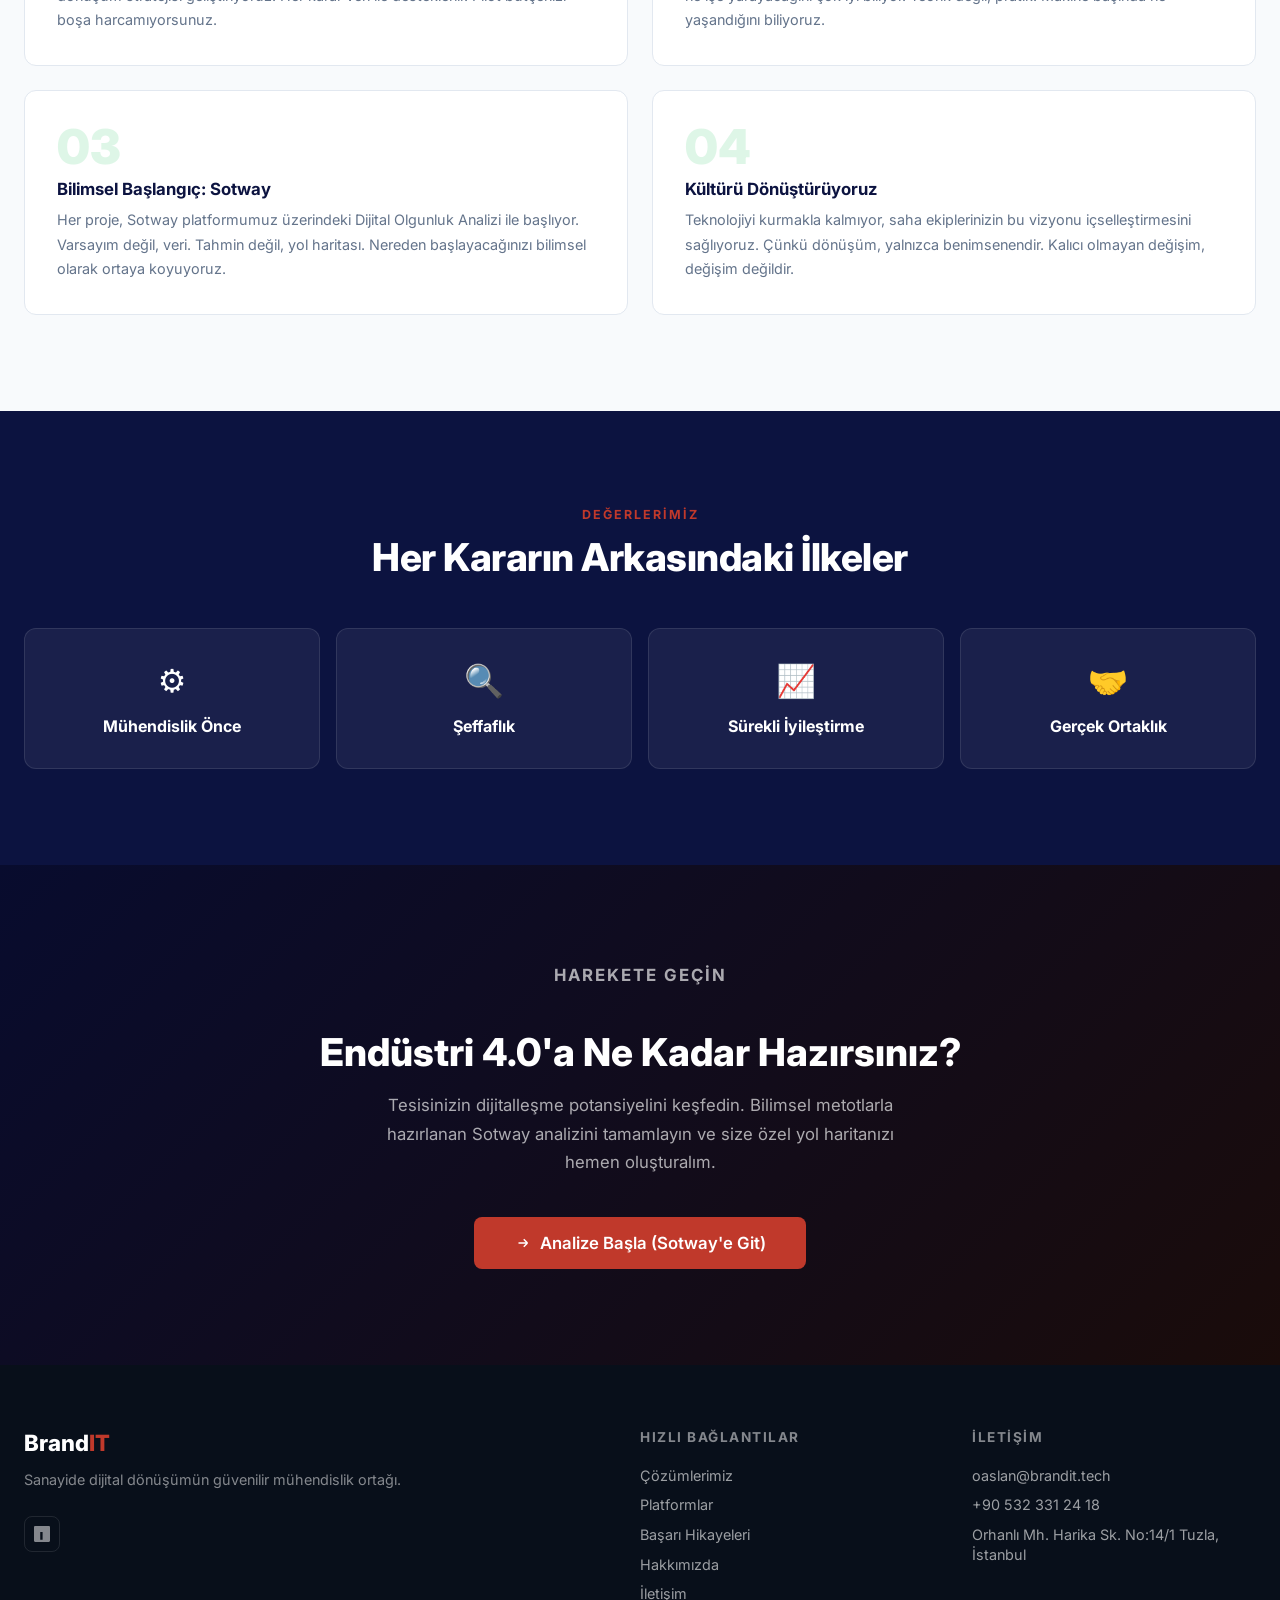
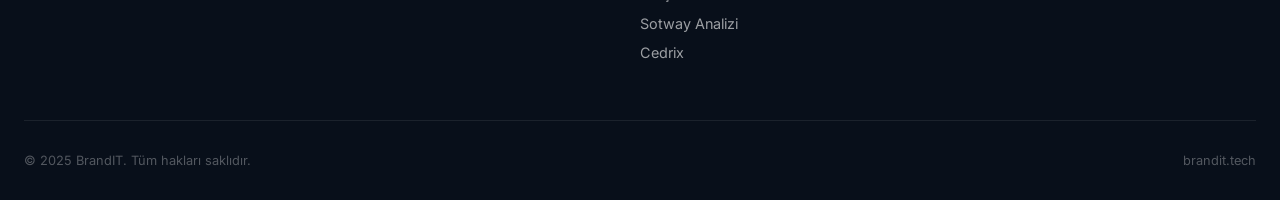
==== commit 6fd22212: "Move logos to assets/images/logos/ and wire into HTML - 13 logos (clients + partners) moved from rep" ====
--- a/about.html
+++ b/about.html
@@ -12,7 +12,7 @@
 <!-- NAV -->
 <nav class="nav">
   <div class="nav-inner">
-    <a href="index.html" class="nav-logo"><img src="assets/images/logo/brandit-logo.png" alt="BrandIT" class="nav-logo-img" onerror="this.style.display='none';this.parentElement.querySelector('.nav-logo-fallback').style.display='block'" /><span class="nav-logo-fallback" style="display:none;">Brand<span style="color:var(--brand-red)">IT</span></span></a>
+    <a href="index.html" class="nav-logo"><img src="assets/images/logos/brandit-logo.png" alt="BrandIT" class="nav-logo-img" onerror="this.style.display='none';this.parentElement.querySelector('.nav-logo-fallback').style.display='block'" /><span class="nav-logo-fallback" style="display:none;">Brand<span style="color:var(--brand-red)">IT</span></span></a>
     <ul class="nav-links">
       <li><a href="index.html">Ana Sayfa</a></li>
       <li><a href="solutions.html">Çözümlerimiz</a></li>
--- a/assets/css/style.css
+++ b/assets/css/style.css
@@ -96,6 +96,14 @@
 .logo-track:hover { animation-play-state: paused; }
 .logo-placeholder { display: flex; align-items: center; justify-content: center; height: 48px; min-width: 140px; background: rgba(255,255,255,.06); border: 1px solid rgba(255,255,255,.1); border-radius: 8px; padding: 0 1.5rem; font-size: .8rem; font-weight: 700; color: rgba(255,255,255,.5); letter-spacing: .5px; white-space: nowrap; transition: all .2s; }
 .logo-placeholder:hover { background: rgba(255,255,255,.1); color: rgba(255,255,255,.8); }
+.logo-item { display: flex; align-items: center; justify-content: center; height: 56px; min-width: 140px; background: rgba(255,255,255,.08); border: 1px solid rgba(255,255,255,.12); border-radius: 8px; padding: 0 1.5rem; transition: all .2s; }
+.logo-item:hover { background: rgba(255,255,255,.14); }
+.logo-item img { max-height: 32px; max-width: 120px; width: auto; object-fit: contain; filter: brightness(0) invert(1); opacity: .65; transition: opacity .2s; }
+.logo-item:hover img { opacity: 1; }
+.partner-logo-item { display: flex; flex-direction: column; align-items: center; justify-content: center; gap: .4rem; padding: 1rem 2rem; background: white; border: 1px solid #E2E8F0; border-radius: 12px; min-width: 140px; height: 90px; transition: box-shadow .2s; }
+.partner-logo-item:hover { box-shadow: 0 4px 20px rgba(0,0,0,.08); }
+.partner-logo-item img { max-height: 36px; max-width: 120px; object-fit: contain; }
+.partner-logo-item span:last-child { font-size: .75rem; font-weight: 600; color: #94A3B8; }
 @keyframes logoScroll { from { transform: translateX(0); } to { transform: translateX(-50%); } }
 
 /* ── APPROACH / PILLARS ────────────────────────────────── */
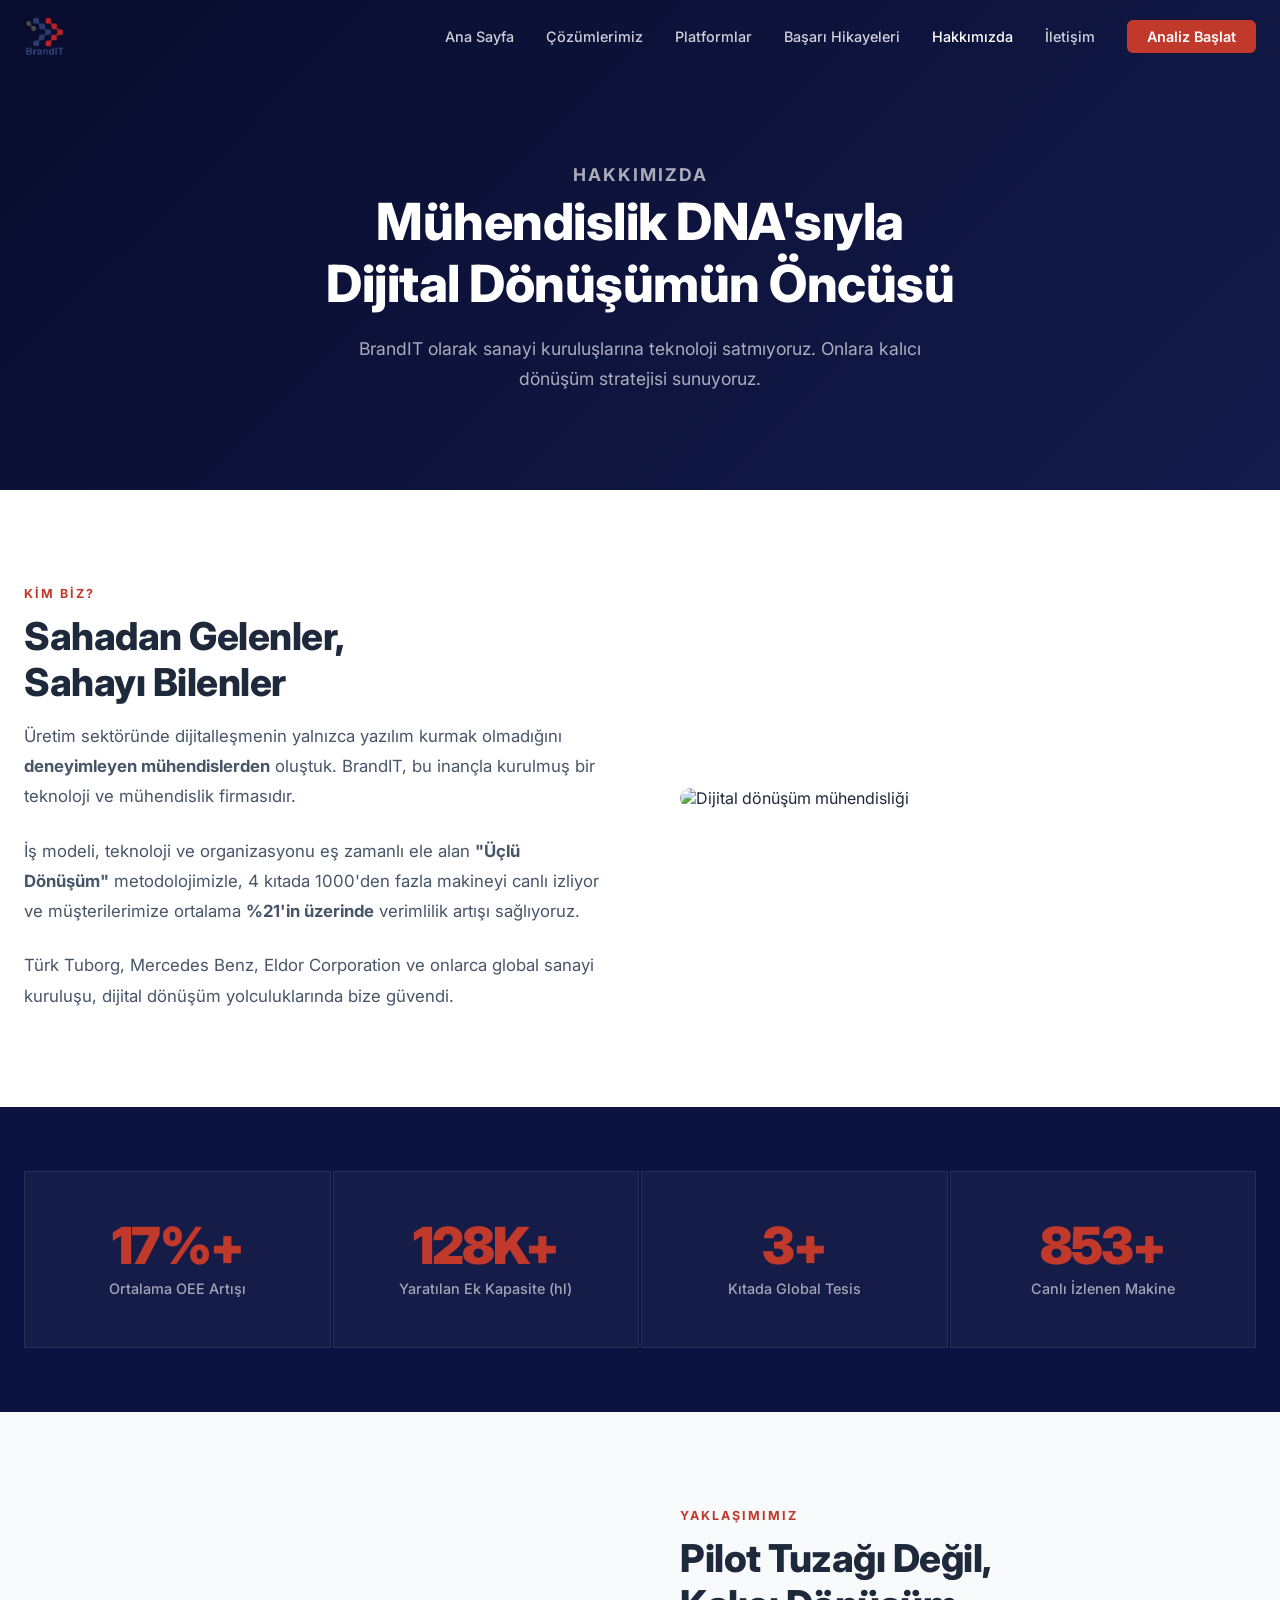
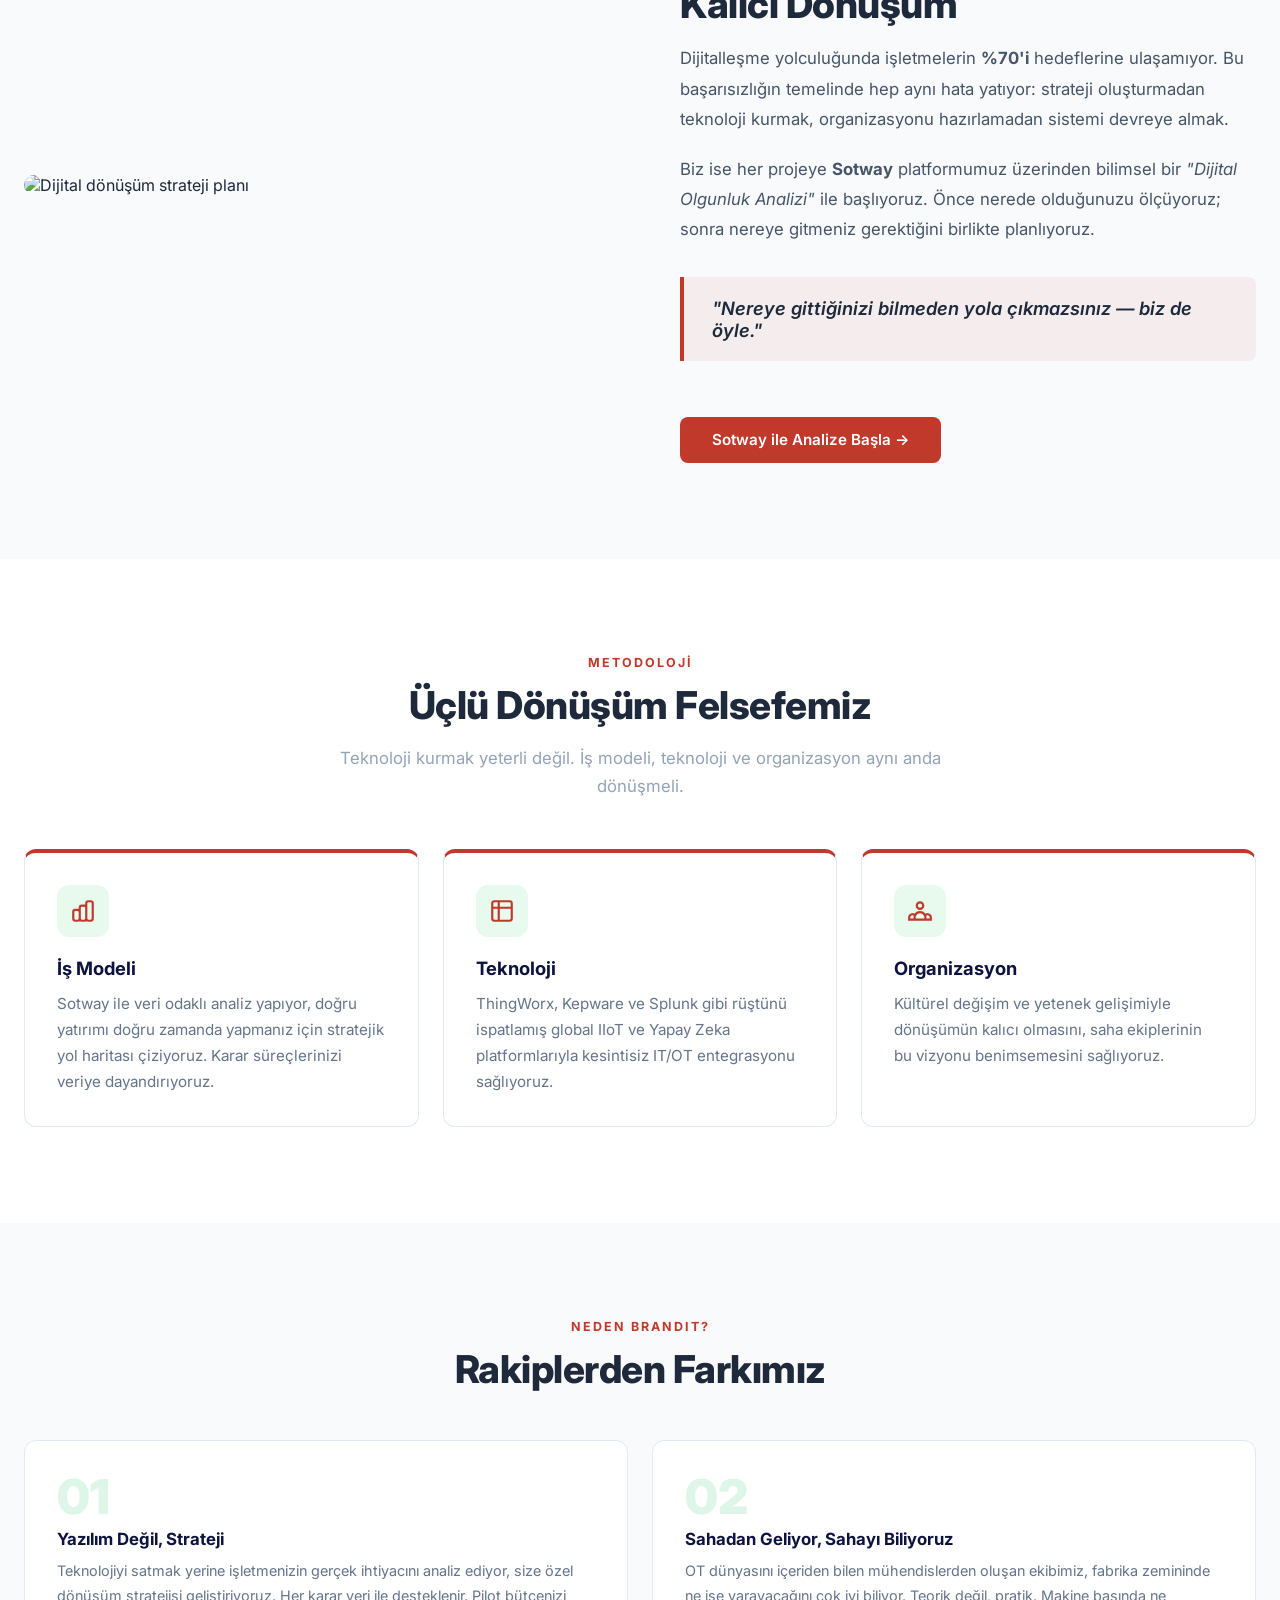
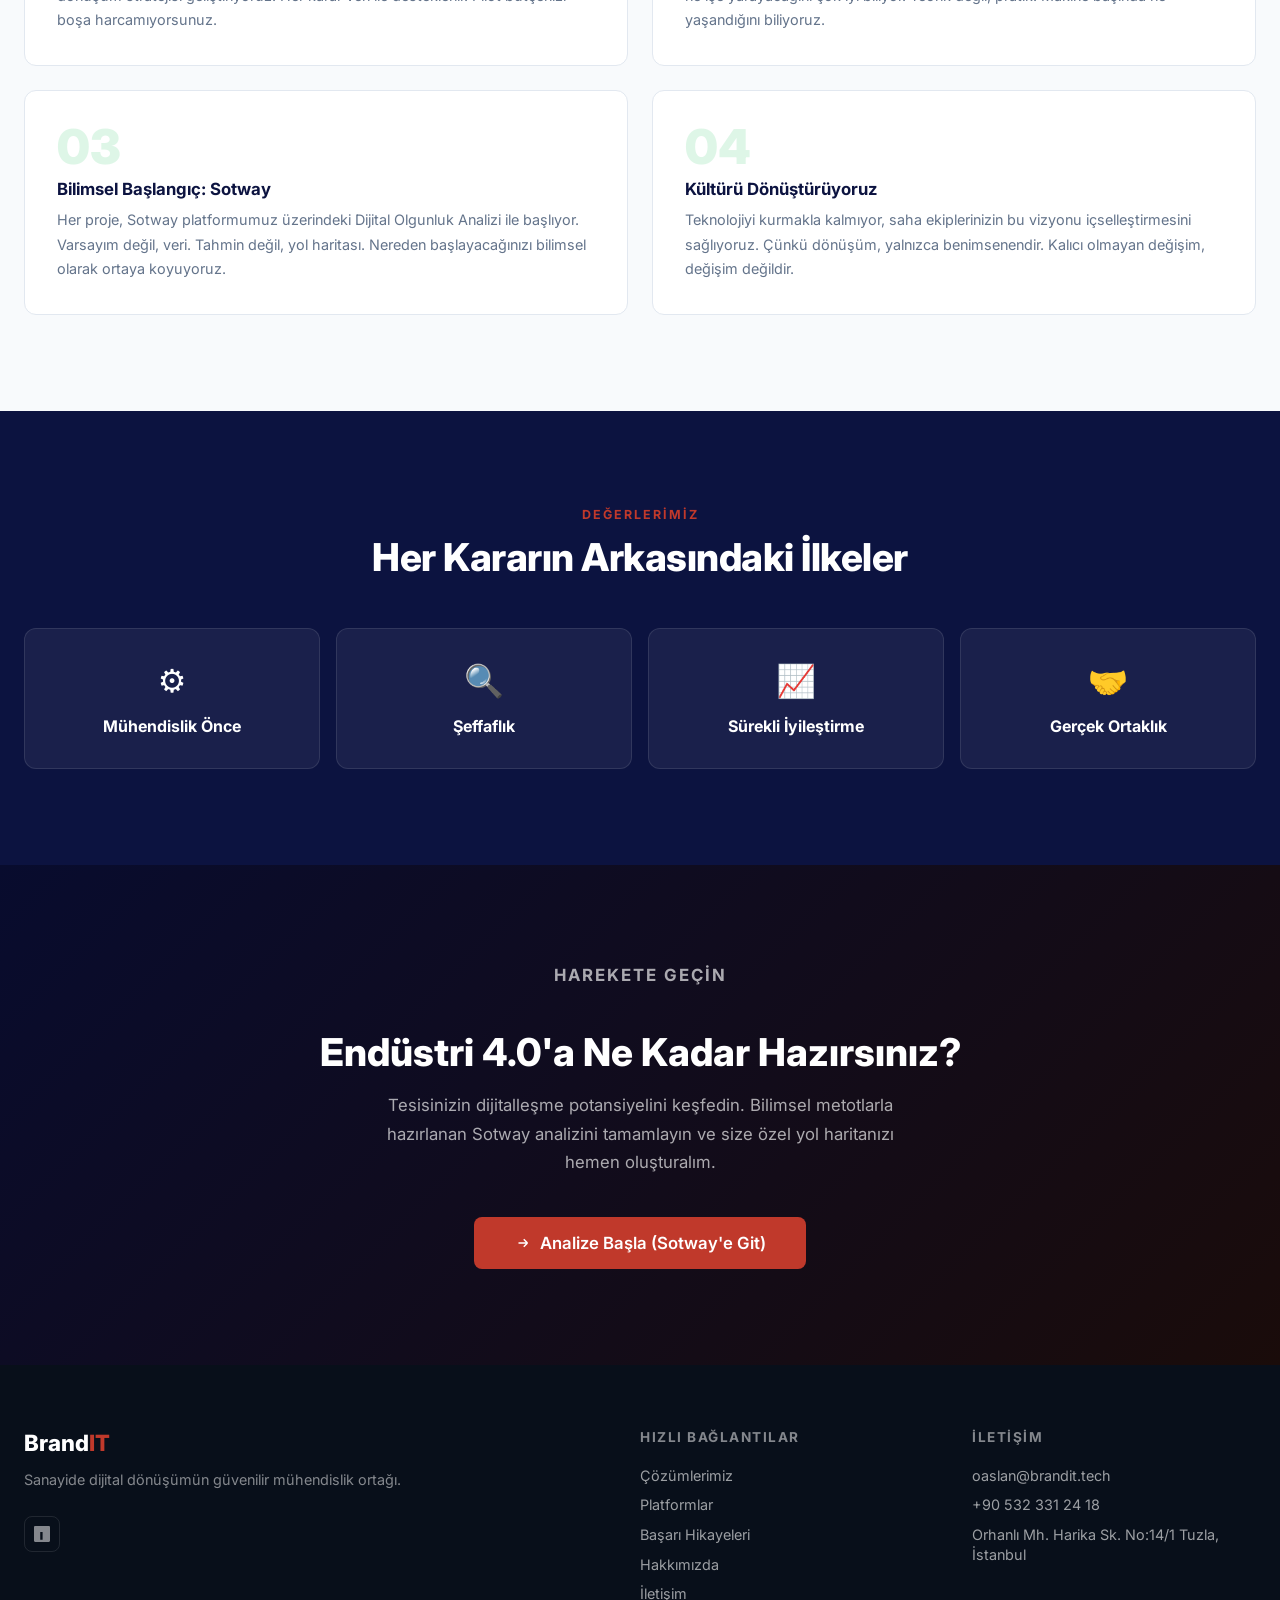
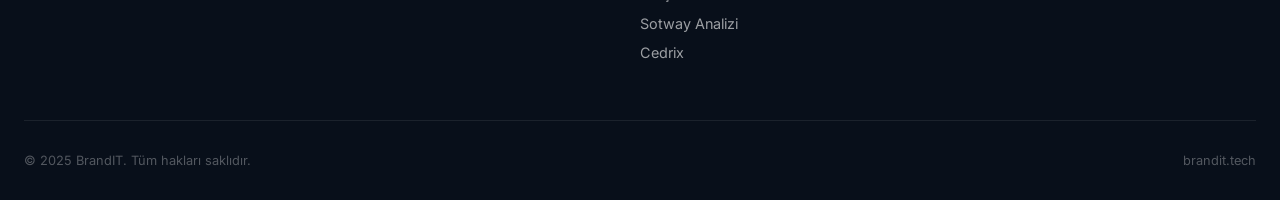
==== commit e1ed11f7: "Update IIoT platform reference in about.html Cedrix -> Splunk" ====
--- a/about.html
+++ b/about.html
@@ -149,7 +149,7 @@
           <svg width="26" height="26" fill="none" viewBox="0 0 24 24" stroke="currentColor" stroke-width="2"><path d="M9 3H5a2 2 0 00-2 2v4m6-6h10a2 2 0 012 2v4M9 3v18m0 0h10a2 2 0 002-2V9M9 21H5a2 2 0 01-2-2V9m0 0h18"/></svg>
         </div>
         <h3>Teknoloji</h3>
-        <p>ThingWorx, Kepware ve Cedrix gibi rüştünü ispatlamış global IIoT ve Yapay Zeka platformlarıyla kesintisiz IT/OT entegrasyonu sağlıyoruz.</p>
+        <p>ThingWorx, Kepware ve Splunk gibi rüştünü ispatlamış global IIoT ve Yapay Zeka platformlarıyla kesintisiz IT/OT entegrasyonu sağlıyoruz.</p>
       </div>
       <div class="pillar-card fade-up" style="border-top:4px solid #C0392B;">
         <div class="pillar-icon">
--- a/assets/css/style.css
+++ b/assets/css/style.css
@@ -96,14 +96,17 @@
 .logo-track:hover { animation-play-state: paused; }
 .logo-placeholder { display: flex; align-items: center; justify-content: center; height: 48px; min-width: 140px; background: rgba(255,255,255,.06); border: 1px solid rgba(255,255,255,.1); border-radius: 8px; padding: 0 1.5rem; font-size: .8rem; font-weight: 700; color: rgba(255,255,255,.5); letter-spacing: .5px; white-space: nowrap; transition: all .2s; }
 .logo-placeholder:hover { background: rgba(255,255,255,.1); color: rgba(255,255,255,.8); }
-.logo-item { display: flex; align-items: center; justify-content: center; height: 56px; min-width: 140px; background: rgba(255,255,255,.08); border: 1px solid rgba(255,255,255,.12); border-radius: 8px; padding: 0 1.5rem; transition: all .2s; }
-.logo-item:hover { background: rgba(255,255,255,.14); }
-.logo-item img { max-height: 32px; max-width: 120px; width: auto; object-fit: contain; filter: brightness(0) invert(1); opacity: .65; transition: opacity .2s; }
-.logo-item:hover img { opacity: 1; }
+.logo-item { display: flex; align-items: center; justify-content: center; height: 56px; min-width: 150px; background: rgba(255,255,255,.93); border-radius: 8px; padding: 0 1.5rem; transition: all .2s; }
+.logo-item:hover { background: #fff; box-shadow: 0 4px 16px rgba(0,0,0,.15); }
+.logo-item img { max-height: 34px; max-width: 120px; width: auto; object-fit: contain; filter: grayscale(0.25); opacity: .85; transition: all .2s; }
+.logo-item:hover img { filter: grayscale(0); opacity: 1; }
 .partner-logo-item { display: flex; flex-direction: column; align-items: center; justify-content: center; gap: .4rem; padding: 1rem 2rem; background: white; border: 1px solid #E2E8F0; border-radius: 12px; min-width: 140px; height: 90px; transition: box-shadow .2s; }
 .partner-logo-item:hover { box-shadow: 0 4px 20px rgba(0,0,0,.08); }
 .partner-logo-item img { max-height: 36px; max-width: 120px; object-fit: contain; }
 .partner-logo-item span:last-child { font-size: .75rem; font-weight: 600; color: #94A3B8; }
+.ref-logo-item { display: flex; align-items: center; justify-content: center; padding: .4rem .9rem; background: #F8FAFC; border: 1px solid #E2E8F0; border-radius: 6px; height: 44px; min-width: 100px; }
+.ref-logo-item img { max-height: 26px; max-width: 90px; object-fit: contain; filter: grayscale(1); opacity: .6; transition: all .2s; }
+.ref-logo-item:hover img { filter: grayscale(0); opacity: 1; }
 @keyframes logoScroll { from { transform: translateX(0); } to { transform: translateX(-50%); } }
 
 /* ── APPROACH / PILLARS ────────────────────────────────── */
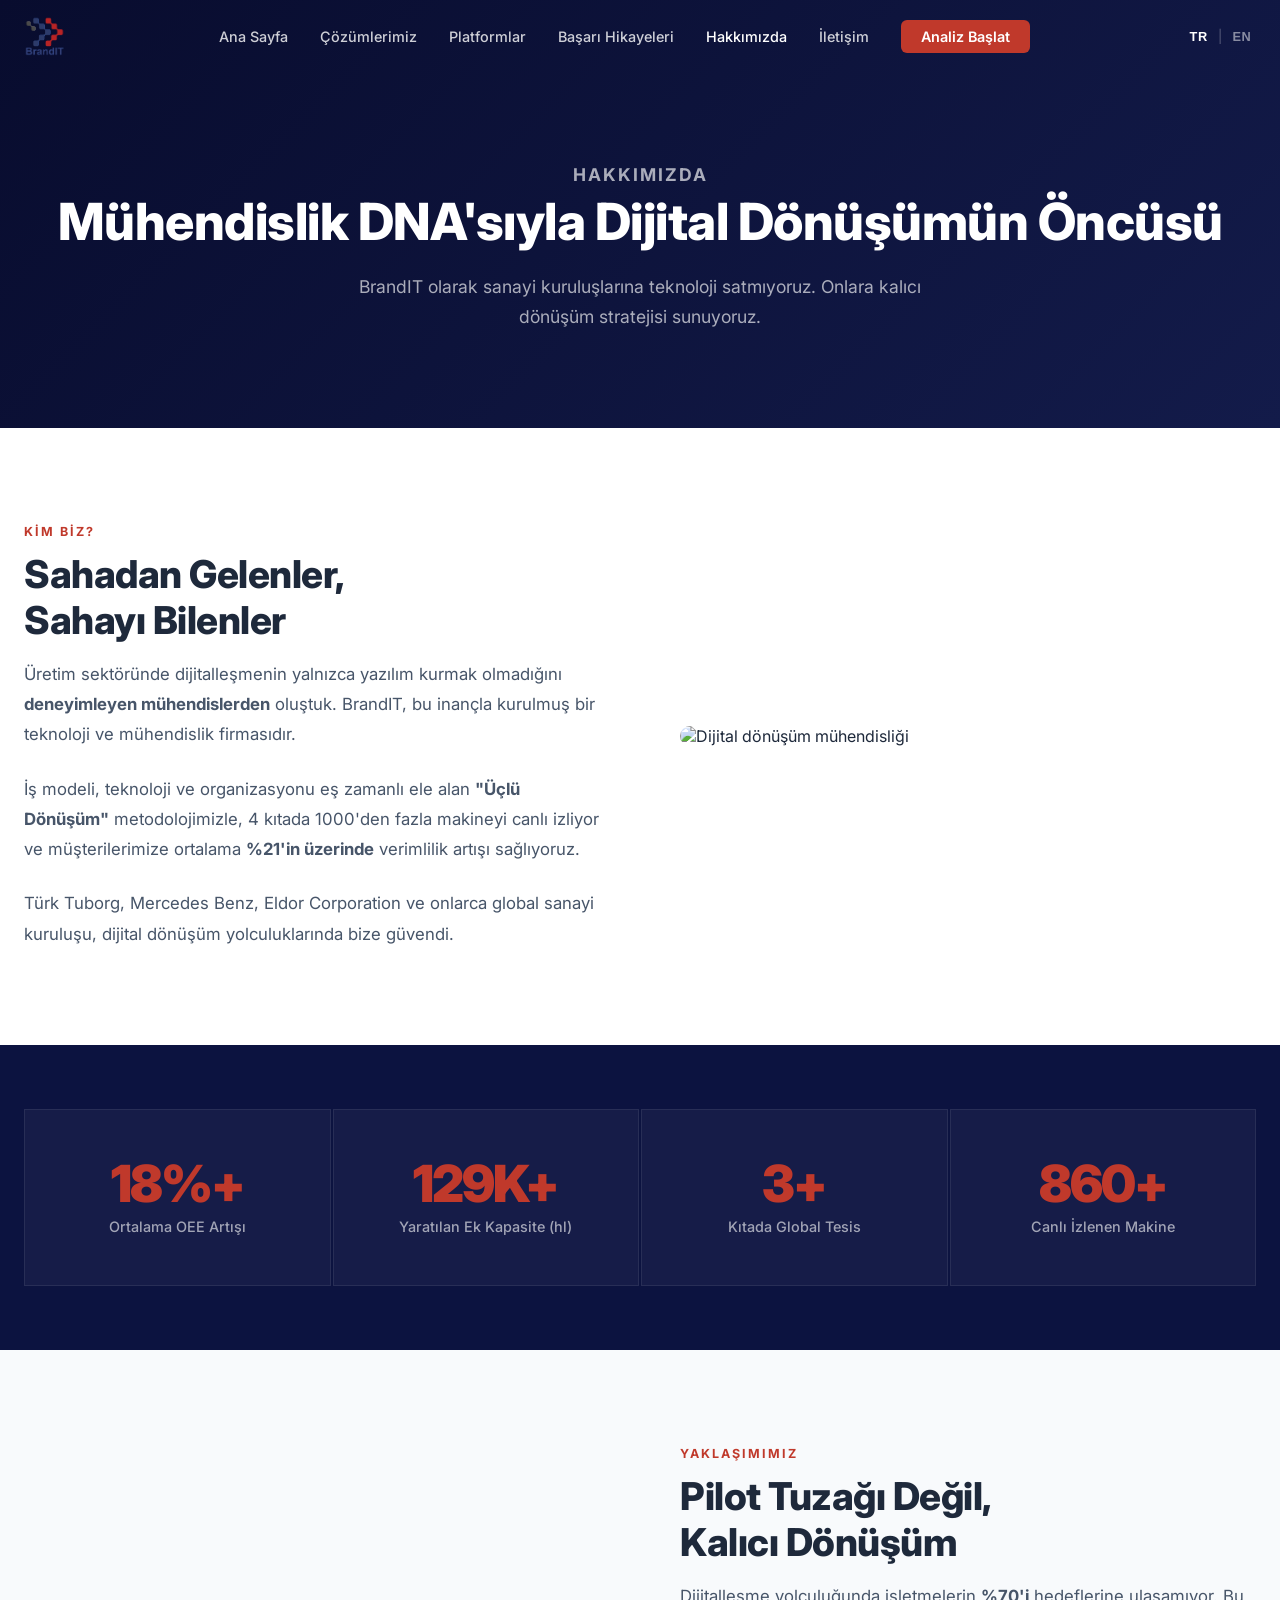
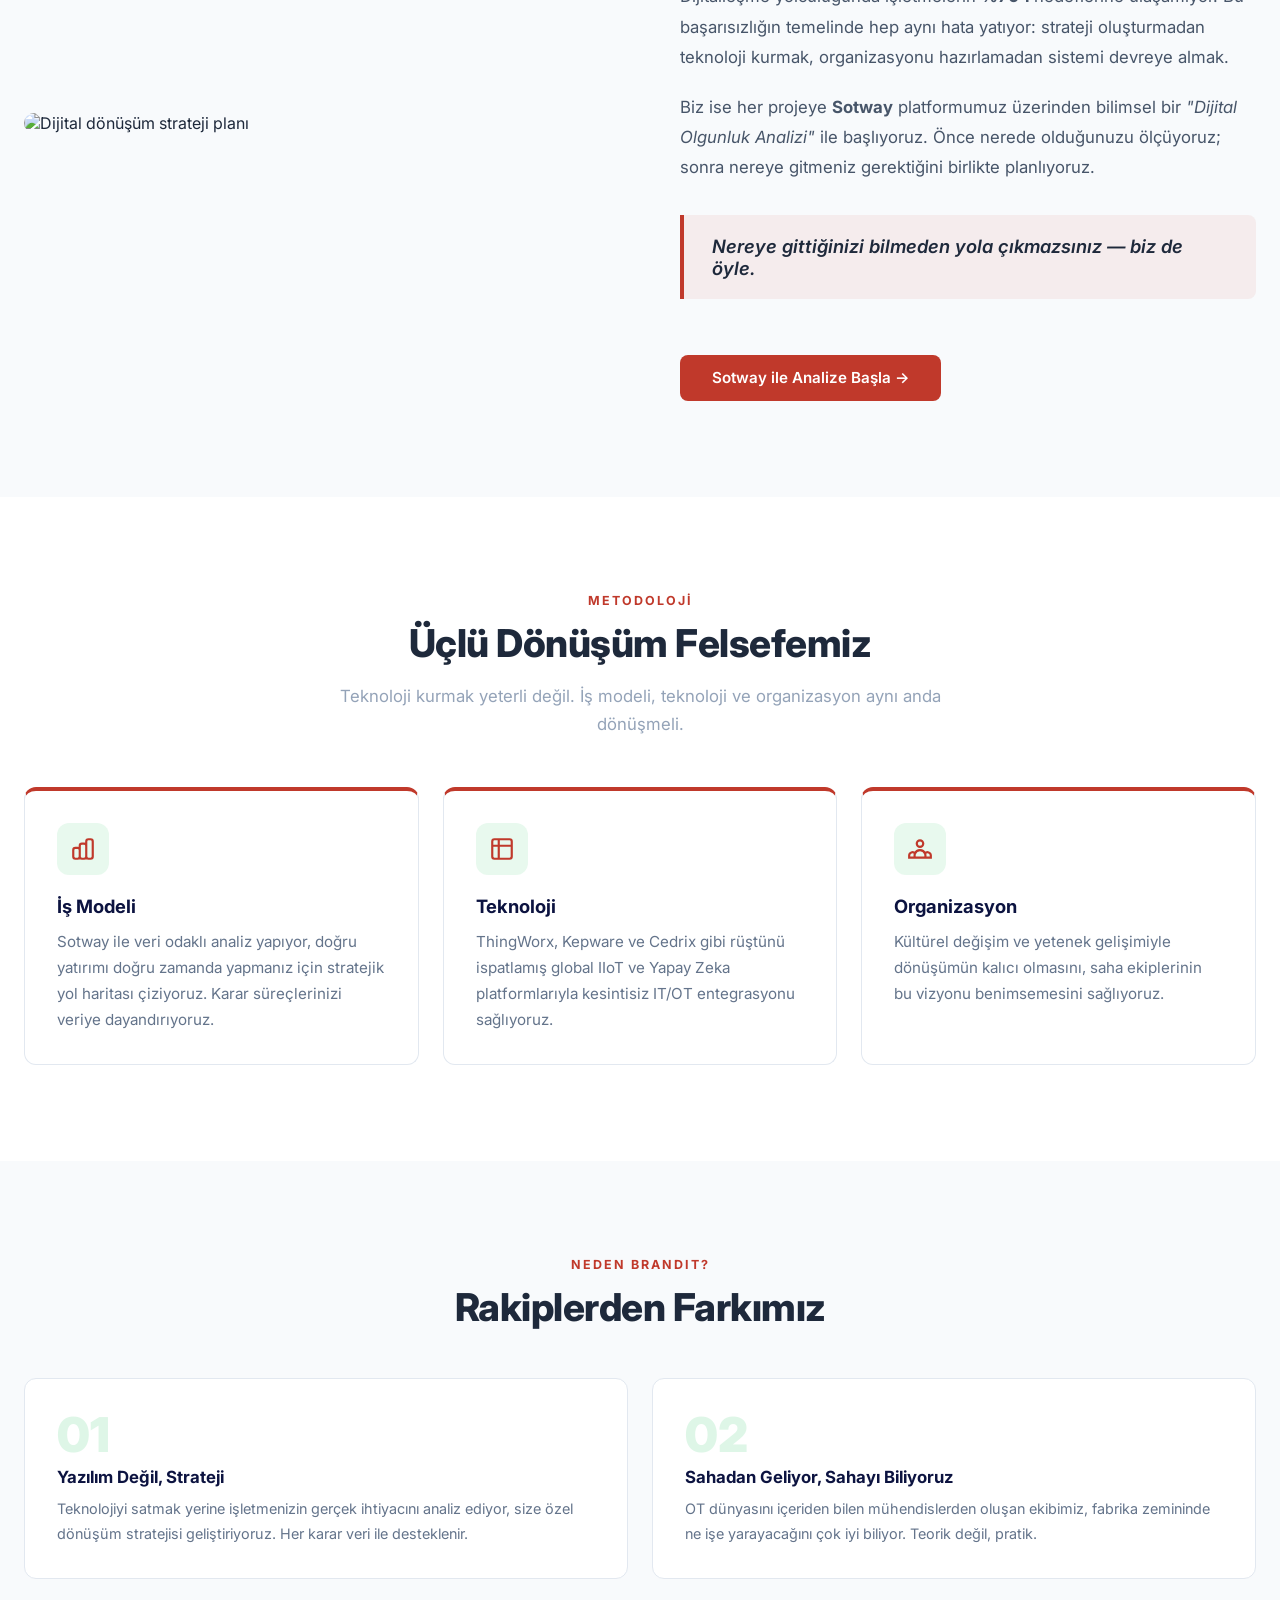
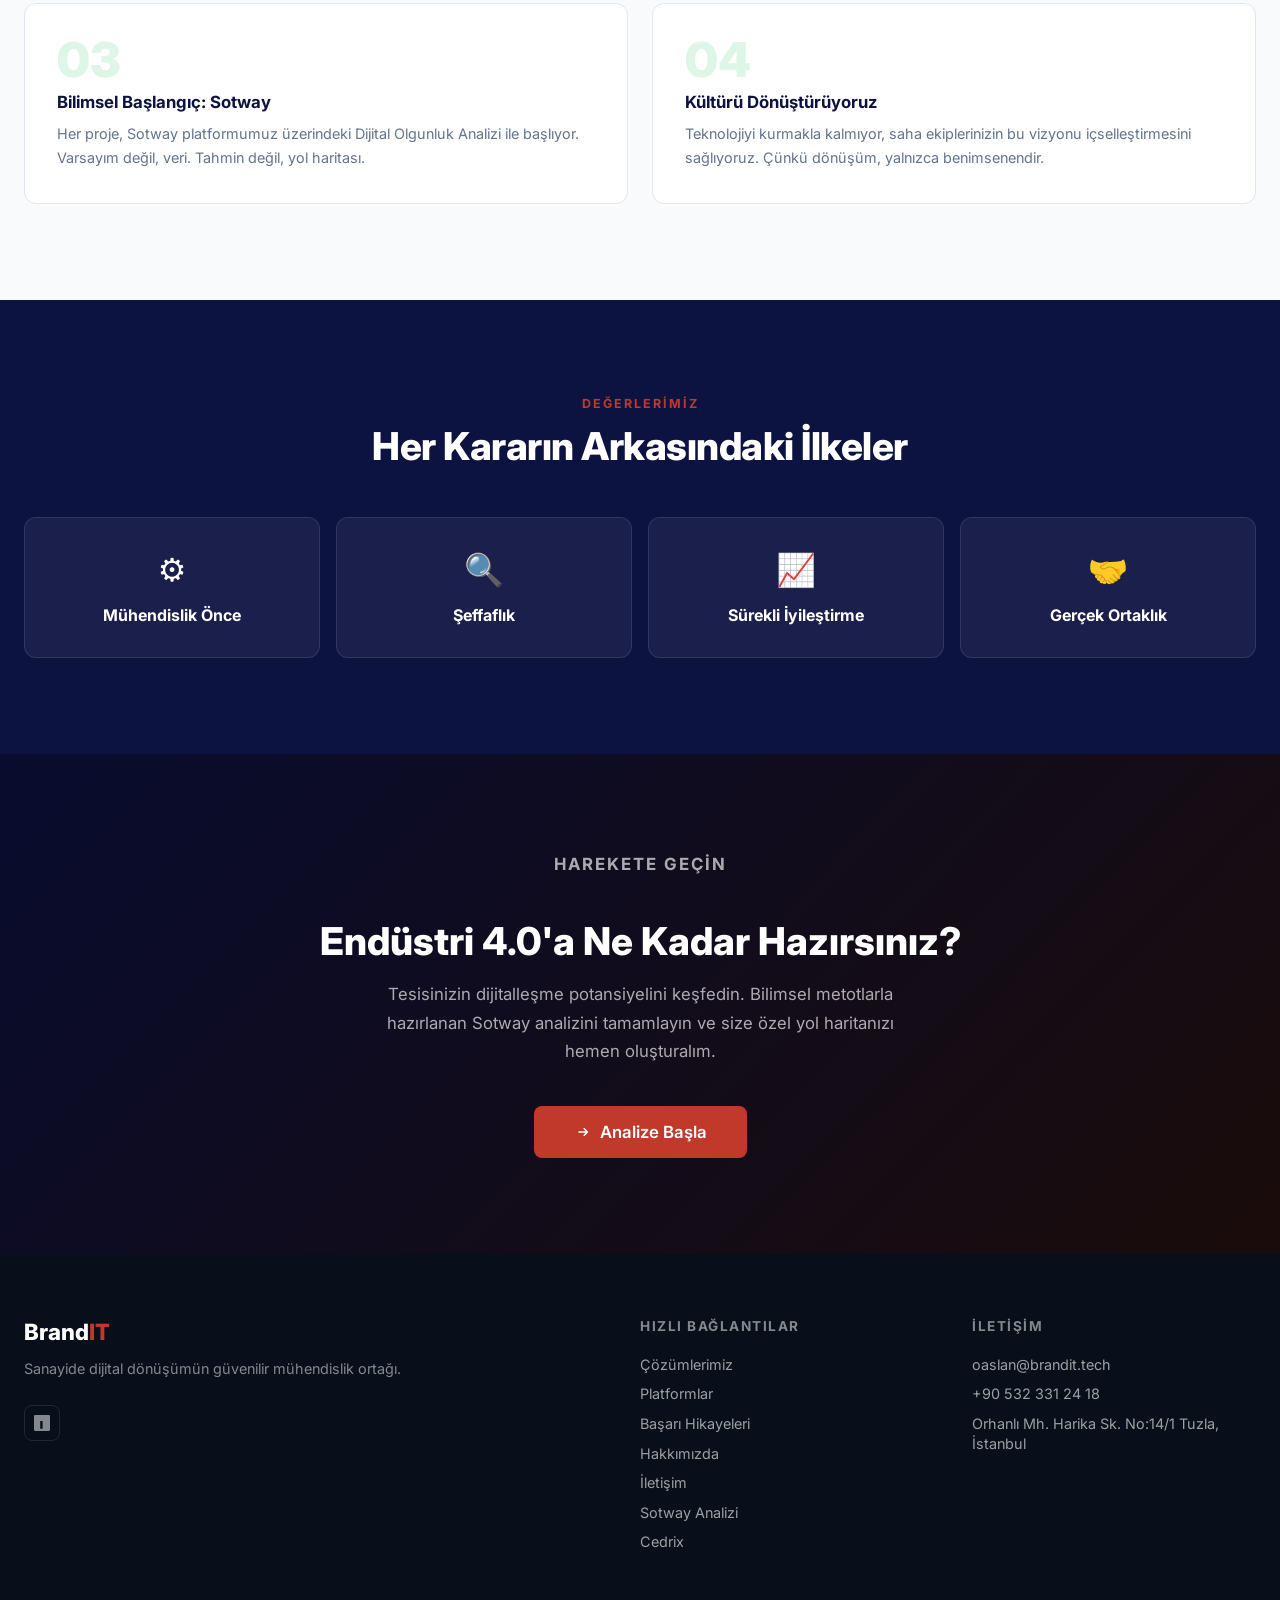
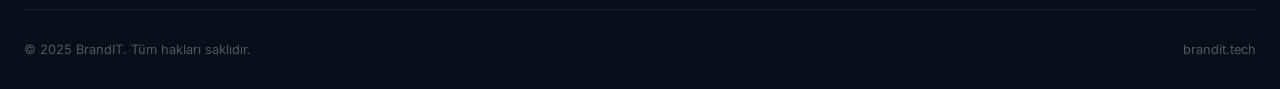
==== commit 6636d1e2: "Add TR/EN language toggle to all pages Lang toggle buttons in desktop and mobile nav, data-i18n attr" ====
--- a/about.html
+++ b/about.html
@@ -14,33 +14,43 @@
   <div class="nav-inner">
     <a href="index.html" class="nav-logo"><img src="assets/images/logos/brandit-logo.png" alt="BrandIT" class="nav-logo-img" onerror="this.style.display='none';this.parentElement.querySelector('.nav-logo-fallback').style.display='block'" /><span class="nav-logo-fallback" style="display:none;">Brand<span style="color:var(--brand-red)">IT</span></span></a>
     <ul class="nav-links">
-      <li><a href="index.html">Ana Sayfa</a></li>
-      <li><a href="solutions.html">Çözümlerimiz</a></li>
-      <li><a href="platforms.html">Platformlar</a></li>
-      <li><a href="cases.html">Başarı Hikayeleri</a></li>
-      <li><a href="about.html" class="active">Hakkımızda</a></li>
-      <li><a href="contact.html">İletişim</a></li>
-      <li><a href="https://www.sotway.com" target="_blank" class="nav-cta">Analiz Başlat</a></li>
+      <li><a href="index.html" data-i18n="nav_home">Ana Sayfa</a></li>
+      <li><a href="solutions.html" data-i18n="nav_solutions">Çözümlerimiz</a></li>
+      <li><a href="platforms.html" data-i18n="nav_platforms">Platformlar</a></li>
+      <li><a href="cases.html" data-i18n="nav_cases">Başarı Hikayeleri</a></li>
+      <li><a href="about.html" class="active" data-i18n="nav_about">Hakkımızda</a></li>
+      <li><a href="contact.html" data-i18n="nav_contact">İletişim</a></li>
+      <li><a href="https://www.sotway.com" target="_blank" class="nav-cta" data-i18n="nav_cta">Analiz Başlat</a></li>
     </ul>
+    <div class="lang-toggle">
+      <button class="lang-btn active" data-lang="tr">TR</button>
+      <span>|</span>
+      <button class="lang-btn" data-lang="en">EN</button>
+    </div>
     <div class="nav-toggle"><span></span><span></span><span></span></div>
   </div>
 </nav>
 <div class="mobile-nav">
-  <a href="index.html">Ana Sayfa</a>
-  <a href="solutions.html">Çözümlerimiz</a>
-  <a href="platforms.html">Platformlar</a>
-  <a href="cases.html">Başarı Hikayeleri</a>
-  <a href="about.html">Hakkımızda</a>
-  <a href="contact.html">İletişim</a>
-  <a href="https://www.sotway.com" target="_blank" class="nav-cta" style="width:fit-content;margin-top:.5rem;">Analiz Başlat</a>
+  <a href="index.html" data-i18n="nav_home">Ana Sayfa</a>
+  <a href="solutions.html" data-i18n="nav_solutions">Çözümlerimiz</a>
+  <a href="platforms.html" data-i18n="nav_platforms">Platformlar</a>
+  <a href="cases.html" data-i18n="nav_cases">Başarı Hikayeleri</a>
+  <a href="about.html" data-i18n="nav_about">Hakkımızda</a>
+  <a href="contact.html" data-i18n="nav_contact">İletişim</a>
+  <a href="https://www.sotway.com" target="_blank" class="nav-cta" style="width:fit-content;margin-top:.5rem;" data-i18n="nav_cta">Analiz Başlat</a>
+  <div class="lang-toggle" style="margin-top:1rem;">
+    <button class="lang-btn active" data-lang="tr">TR</button>
+    <span style="color:rgba(255,255,255,.4)">|</span>
+    <button class="lang-btn" data-lang="en">EN</button>
+  </div>
 </div>
 
 <!-- PAGE HERO -->
 <section class="page-hero">
   <div class="container">
     <p class="section-label text-center">Hakkımızda</p>
-    <h1>Mühendislik DNA'sıyla<br>Dijital Dönüşümün Öncüsü</h1>
-    <p>BrandIT olarak sanayi kuruluşlarına teknoloji satmıyoruz. Onlara kalıcı dönüşüm stratejisi sunuyoruz.</p>
+    <h1 data-i18n="about_hero_title">Mühendislik DNA'sıyla<br>Dijital Dönüşümün Öncüsü</h1>
+    <p data-i18n="about_hero_sub">BrandIT olarak sanayi kuruluşlarına teknoloji satmıyoruz. Onlara kalıcı dönüşüm stratejisi sunuyoruz.</p>
   </div>
 </section>
 
@@ -49,7 +59,7 @@
   <div class="container">
     <div class="about-intro">
       <div class="fade-up">
-        <p class="section-label">Kim Biz?</p>
+        <p class="section-label" data-i18n="about_who_title">Kim Biz?</p>
         <h2 class="section-title">Sahadan Gelenler,<br>Sahayı Bilenler</h2>
         <p style="font-size:1.05rem;color:#475569;line-height:1.8;margin-bottom:1.5rem;">
           Üretim sektöründe dijitalleşmenin yalnızca yazılım kurmak olmadığını <strong>deneyimleyen mühendislerden</strong> oluştuk. BrandIT, bu inançla kurulmuş bir teknoloji ve mühendislik firmasıdır.
@@ -109,7 +119,7 @@
         </div>
       </div>
       <div>
-        <p class="section-label">Yaklaşımımız</p>
+        <p class="section-label" data-i18n="about_approach_title">Yaklaşımımız</p>
         <h2 class="section-title">Pilot Tuzağı Değil,<br>Kalıcı Dönüşüm</h2>
         <p style="font-size:1.05rem;color:#475569;line-height:1.8;margin-bottom:1.25rem;">
           Dijitalleşme yolculuğunda işletmelerin <strong>%70'i</strong> hedeflerine ulaşamıyor. Bu başarısızlığın temelinde hep aynı hata yatıyor: strateji oluşturmadan teknoloji kurmak, organizasyonu hazırlamadan sistemi devreye almak.
@@ -117,7 +127,7 @@
         <p style="font-size:1.05rem;color:#475569;line-height:1.8;margin-bottom:2rem;">
           Biz ise her projeye <strong>Sotway</strong> platformumuz üzerinden bilimsel bir <em>"Dijital Olgunluk Analizi"</em> ile başlıyoruz. Önce nerede olduğunuzu ölçüyoruz; sonra nereye gitmeniz gerektiğini birlikte planlıyoruz.
         </p>
-        <blockquote class="blockquote" style="background:rgba(192,57,43,.07);color:#1E293B;border-color:var(--green);">
+        <blockquote class="blockquote" style="background:rgba(192,57,43,.07);color:#1E293B;border-color:var(--green);" data-i18n="about_approach_quote">
           "Nereye gittiğinizi bilmeden yola çıkmazsınız — biz de öyle."
         </blockquote>
         <a href="https://www.sotway.com" target="_blank" class="btn btn-primary" style="margin-top:1.5rem;">
@@ -149,7 +159,7 @@
           <svg width="26" height="26" fill="none" viewBox="0 0 24 24" stroke="currentColor" stroke-width="2"><path d="M9 3H5a2 2 0 00-2 2v4m6-6h10a2 2 0 012 2v4M9 3v18m0 0h10a2 2 0 002-2V9M9 21H5a2 2 0 01-2-2V9m0 0h18"/></svg>
         </div>
         <h3>Teknoloji</h3>
-        <p>ThingWorx, Kepware ve Splunk gibi rüştünü ispatlamış global IIoT ve Yapay Zeka platformlarıyla kesintisiz IT/OT entegrasyonu sağlıyoruz.</p>
+        <p>ThingWorx, Kepware ve Cedrix gibi rüştünü ispatlamış global IIoT ve Yapay Zeka platformlarıyla kesintisiz IT/OT entegrasyonu sağlıyoruz.</p>
       </div>
       <div class="pillar-card fade-up" style="border-top:4px solid #C0392B;">
         <div class="pillar-icon">
@@ -166,29 +176,29 @@
 <section class="section section-light">
   <div class="container">
     <div class="text-center fade-up" style="margin-bottom:3rem;">
-      <p class="section-label">Neden BrandIT?</p>
+      <p class="section-label" data-i18n="about_why_title">Neden BrandIT?</p>
       <h2 class="section-title">Rakiplerden Farkımız</h2>
     </div>
     <div class="diffs-grid">
       <div class="diff-card fade-up">
         <div class="diff-number">01</div>
-        <h3>Yazılım Değil, Strateji</h3>
-        <p>Teknolojiyi satmak yerine işletmenizin gerçek ihtiyacını analiz ediyor, size özel dönüşüm stratejisi geliştiriyoruz. Her karar veri ile desteklenir. Pilot bütçenizi boşa harcamıyorsunuz.</p>
+        <h3 data-i18n="about_diff1_title">Yazılım Değil, Strateji</h3>
+        <p data-i18n="about_diff1_body">Teknolojiyi satmak yerine işletmenizin gerçek ihtiyacını analiz ediyor, size özel dönüşüm stratejisi geliştiriyoruz. Her karar veri ile desteklenir. Pilot bütçenizi boşa harcamıyorsunuz.</p>
       </div>
       <div class="diff-card fade-up">
         <div class="diff-number">02</div>
-        <h3>Sahadan Geliyor, Sahayı Biliyoruz</h3>
-        <p>OT dünyasını içeriden bilen mühendislerden oluşan ekibimiz, fabrika zemininde ne işe yarayacağını çok iyi biliyor. Teorik değil, pratik. Makine başında ne yaşandığını biliyoruz.</p>
+        <h3 data-i18n="about_diff2_title">Sahadan Geliyor, Sahayı Biliyoruz</h3>
+        <p data-i18n="about_diff2_body">OT dünyasını içeriden bilen mühendislerden oluşan ekibimiz, fabrika zemininde ne işe yarayacağını çok iyi biliyor. Teorik değil, pratik. Makine başında ne yaşandığını biliyoruz.</p>
       </div>
       <div class="diff-card fade-up">
         <div class="diff-number">03</div>
-        <h3>Bilimsel Başlangıç: Sotway</h3>
-        <p>Her proje, Sotway platformumuz üzerindeki Dijital Olgunluk Analizi ile başlıyor. Varsayım değil, veri. Tahmin değil, yol haritası. Nereden başlayacağınızı bilimsel olarak ortaya koyuyoruz.</p>
+        <h3 data-i18n="about_diff3_title">Bilimsel Başlangıç: Sotway</h3>
+        <p data-i18n="about_diff3_body">Her proje, Sotway platformumuz üzerindeki Dijital Olgunluk Analizi ile başlıyor. Varsayım değil, veri. Tahmin değil, yol haritası. Nereden başlayacağınızı bilimsel olarak ortaya koyuyoruz.</p>
       </div>
       <div class="diff-card fade-up">
         <div class="diff-number">04</div>
-        <h3>Kültürü Dönüştürüyoruz</h3>
-        <p>Teknolojiyi kurmakla kalmıyor, saha ekiplerinizin bu vizyonu içselleştirmesini sağlıyoruz. Çünkü dönüşüm, yalnızca benimsenendir. Kalıcı olmayan değişim, değişim değildir.</p>
+        <h3 data-i18n="about_diff4_title">Kültürü Dönüştürüyoruz</h3>
+        <p data-i18n="about_diff4_body">Teknolojiyi kurmakla kalmıyor, saha ekiplerinizin bu vizyonu içselleştirmesini sağlıyoruz. Çünkü dönüşüm, yalnızca benimsenendir. Kalıcı olmayan değişim, değişim değildir.</p>
       </div>
     </div>
   </div>
@@ -198,25 +208,25 @@
 <section class="section section-dark">
   <div class="container">
     <div class="text-center fade-up" style="margin-bottom:3rem;">
-      <p class="section-label">Değerlerimiz</p>
+      <p class="section-label" data-i18n="about_values_title">Değerlerimiz</p>
       <h2 class="section-title">Her Kararın Arkasındaki İlkeler</h2>
     </div>
     <div class="values-grid">
       <div class="value-card fade-up">
         <div class="value-icon">⚙️</div>
-        <h4>Mühendislik Önce</h4>
+        <h4 data-i18n="about_val1">Mühendislik Önce</h4>
       </div>
       <div class="value-card fade-up">
         <div class="value-icon">🔍</div>
-        <h4>Şeffaflık</h4>
+        <h4 data-i18n="about_val2">Şeffaflık</h4>
       </div>
       <div class="value-card fade-up">
         <div class="value-icon">📈</div>
-        <h4>Sürekli İyileştirme</h4>
+        <h4 data-i18n="about_val3">Sürekli İyileştirme</h4>
       </div>
       <div class="value-card fade-up">
         <div class="value-icon">🤝</div>
-        <h4>Gerçek Ortaklık</h4>
+        <h4 data-i18n="about_val4">Gerçek Ortaklık</h4>
       </div>
     </div>
   </div>
@@ -226,11 +236,11 @@
 <section class="cta-section">
   <div class="container fade-up">
     <p class="section-label" style="text-align:center;">Harekete Geçin</p>
-    <h2>Endüstri 4.0'a Ne Kadar Hazırsınız?</h2>
-    <p>Tesisinizin dijitalleşme potansiyelini keşfedin. Bilimsel metotlarla hazırlanan Sotway analizini tamamlayın ve size özel yol haritanızı hemen oluşturalım.</p>
+    <h2 data-i18n="cta_title">Endüstri 4.0'a Ne Kadar Hazırsınız?</h2>
+    <p data-i18n="cta_body">Tesisinizin dijitalleşme potansiyelini keşfedin. Bilimsel metotlarla hazırlanan Sotway analizini tamamlayın ve size özel yol haritanızı hemen oluşturalım.</p>
     <a href="https://www.sotway.com" target="_blank" class="btn btn-primary btn-lg">
       <svg width="18" height="18" fill="none" viewBox="0 0 24 24" stroke="currentColor" stroke-width="2"><path d="M13 7l5 5m0 0l-5 5m5-5H6"/></svg>
-      Analize Başla (Sotway'e Git)
+      <span data-i18n="cta_btn">Analize Başla</span>
     </a>
   </div>
 </section>
@@ -240,7 +250,7 @@
   <div class="footer-grid">
     <div>
       <div class="footer-logo">Brand<span>IT</span></div>
-      <p>Sanayide dijital dönüşümün güvenilir mühendislik ortağı.</p>
+      <p data-i18n="footer_desc">Sanayide dijital dönüşümün güvenilir mühendislik ortağı.</p>
       <div class="footer-social" style="margin-top:1.5rem;">
         <a href="https://www.linkedin.com/company/brandit" target="_blank" title="LinkedIn">
           <svg width="16" height="16" fill="currentColor" viewBox="0 0 24 24"><path d="M20.447 20.452h-3.554v-5.569c0-1.328-.027-3.037-1.852-3.037-1.853 0-2.136 1.445-2.136 2.939v5.667H9.351V9h3.564v11.452zM22.225 0H1.771C.792 0 0 .774 0 1.729v20.542C0 23.227.792 24 1.771 24h20.451C23.2 24 24 23.227 24 22.271V1.729C24 .774 23.2 0 22.222 0h.003z"/></svg>
@@ -248,7 +258,7 @@
       </div>
     </div>
     <div class="footer-col">
-      <h4>Hızlı Bağlantılar</h4>
+      <h4 data-i18n="footer_quick">Hızlı Bağlantılar</h4>
       <ul>
         <li><a href="solutions.html">Çözümlerimiz</a></li>
         <li><a href="platforms.html">Platformlar</a></li>
@@ -260,7 +270,7 @@
       </ul>
     </div>
     <div class="footer-col">
-      <h4>İletişim</h4>
+      <h4 data-i18n="footer_contact_title">İletişim</h4>
       <ul>
         <li><a href="mailto:oaslan@brandit.tech">oaslan@brandit.tech</a></li>
         <li><a href="tel:+905323312418">+90 532 331 24 18</a></li>
@@ -274,6 +284,7 @@
   </div>
 </footer>
 
+<script src="assets/js/i18n.js"></script>
 <script src="assets/js/main.js"></script>
 </body>
 </html>
--- a/assets/css/style.css
+++ b/assets/css/style.css
@@ -35,6 +35,11 @@
 .nav-cta:hover { background: var(--green-d) !important; }
 .nav-toggle { display: none; flex-direction: column; gap: 5px; cursor: pointer; padding: 4px; }
 .nav-toggle span { display: block; width: 24px; height: 2px; background: var(--white); border-radius: 2px; transition: all .3s; }
+.lang-toggle { display:flex; align-items:center; gap:.35rem; font-size:.8rem; }
+.lang-toggle span { color:rgba(255,255,255,.3); }
+.lang-btn { background:none; border:none; cursor:pointer; font-size:.8rem; font-weight:700; color:rgba(255,255,255,.5); padding:.2rem .3rem; transition:color .2s; letter-spacing:.5px; }
+.lang-btn.active { color:#fff; }
+.lang-btn:hover { color:#fff; }
 
 /* ── HERO ──────────────────────────────────────────────── */
 .hero {
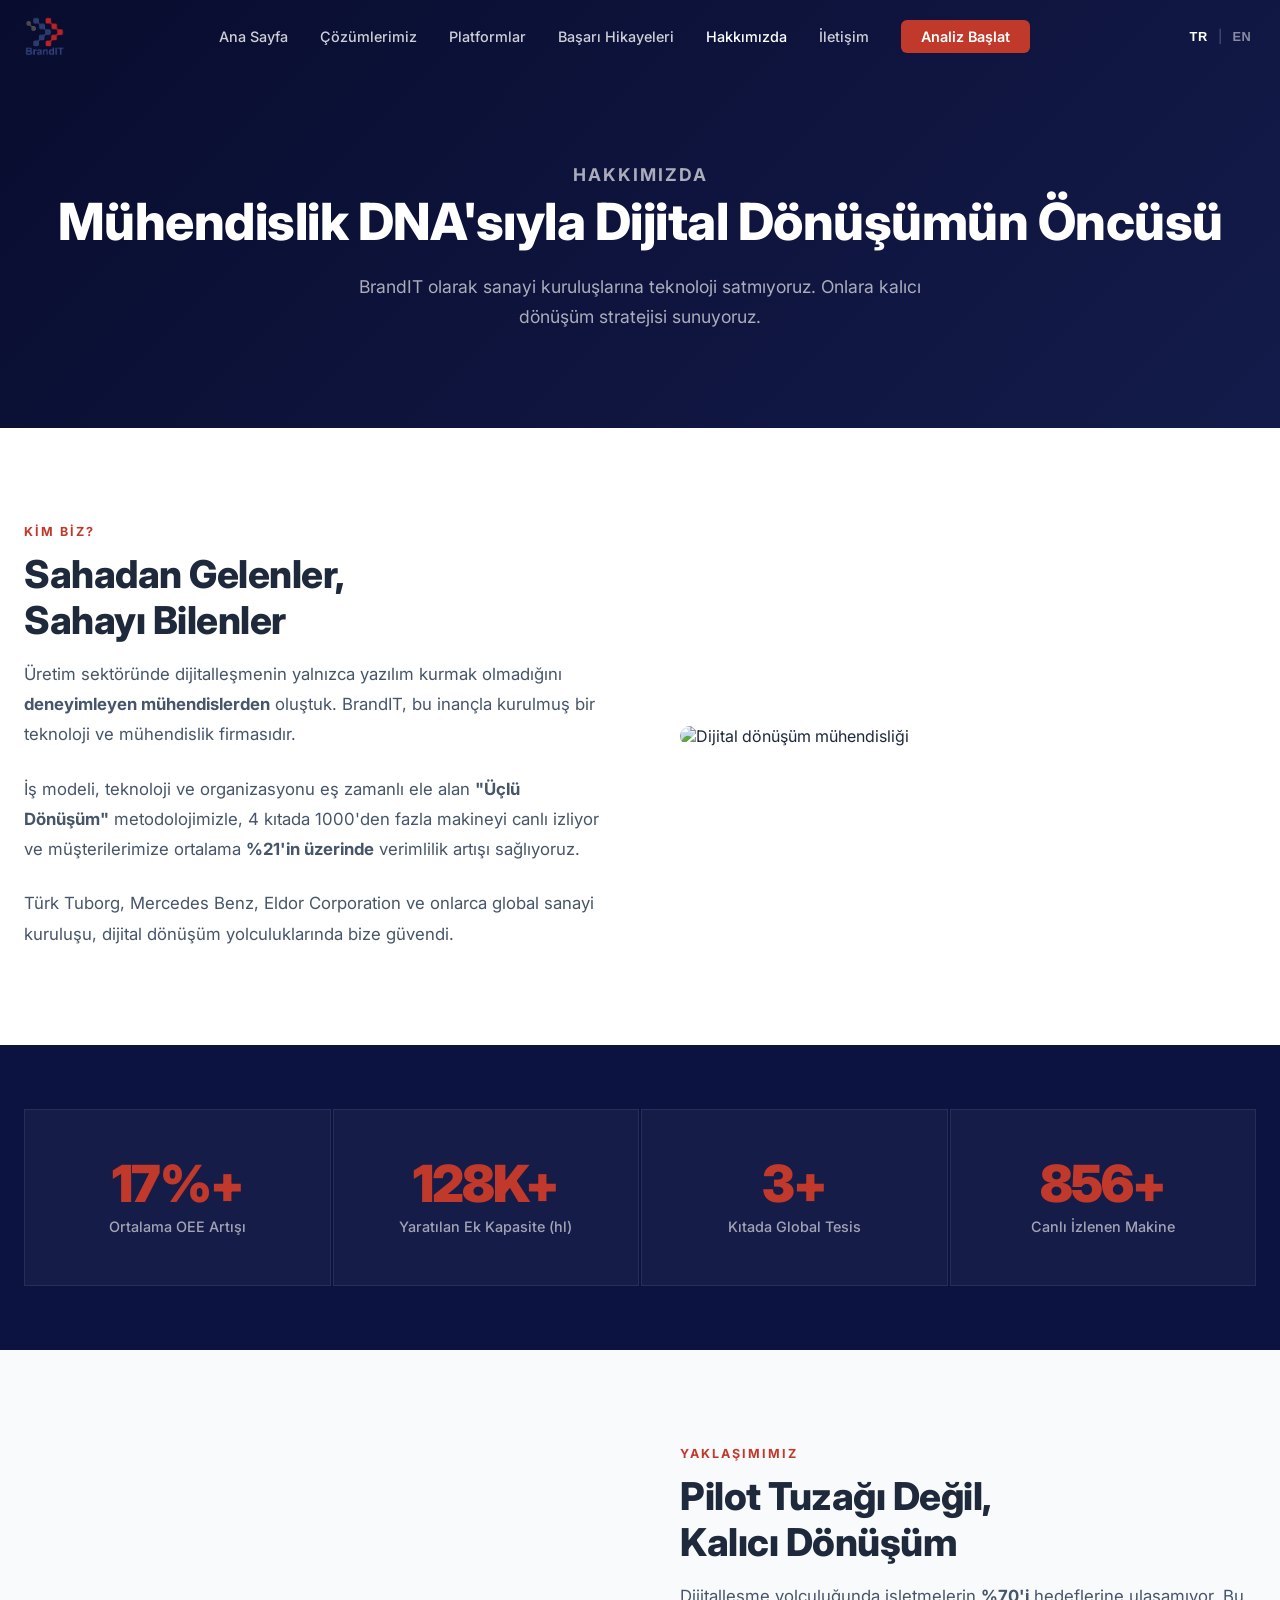
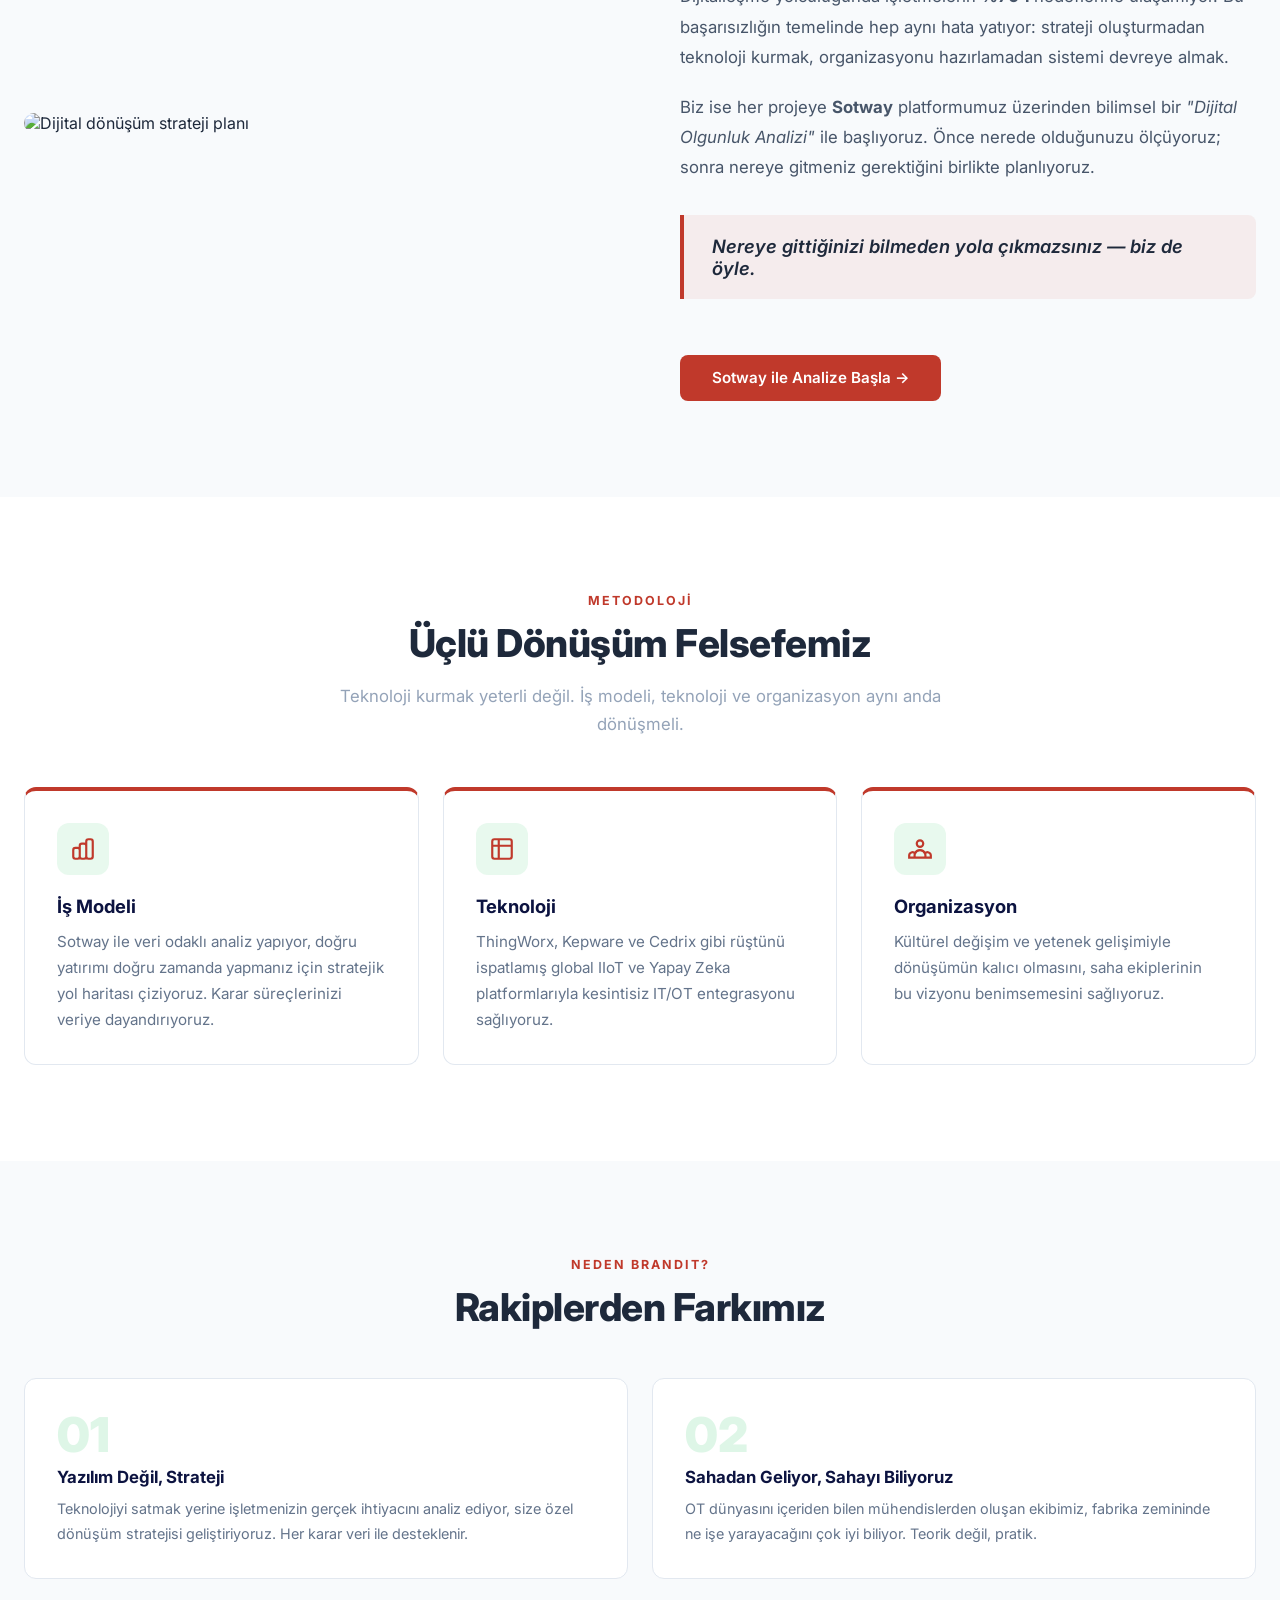
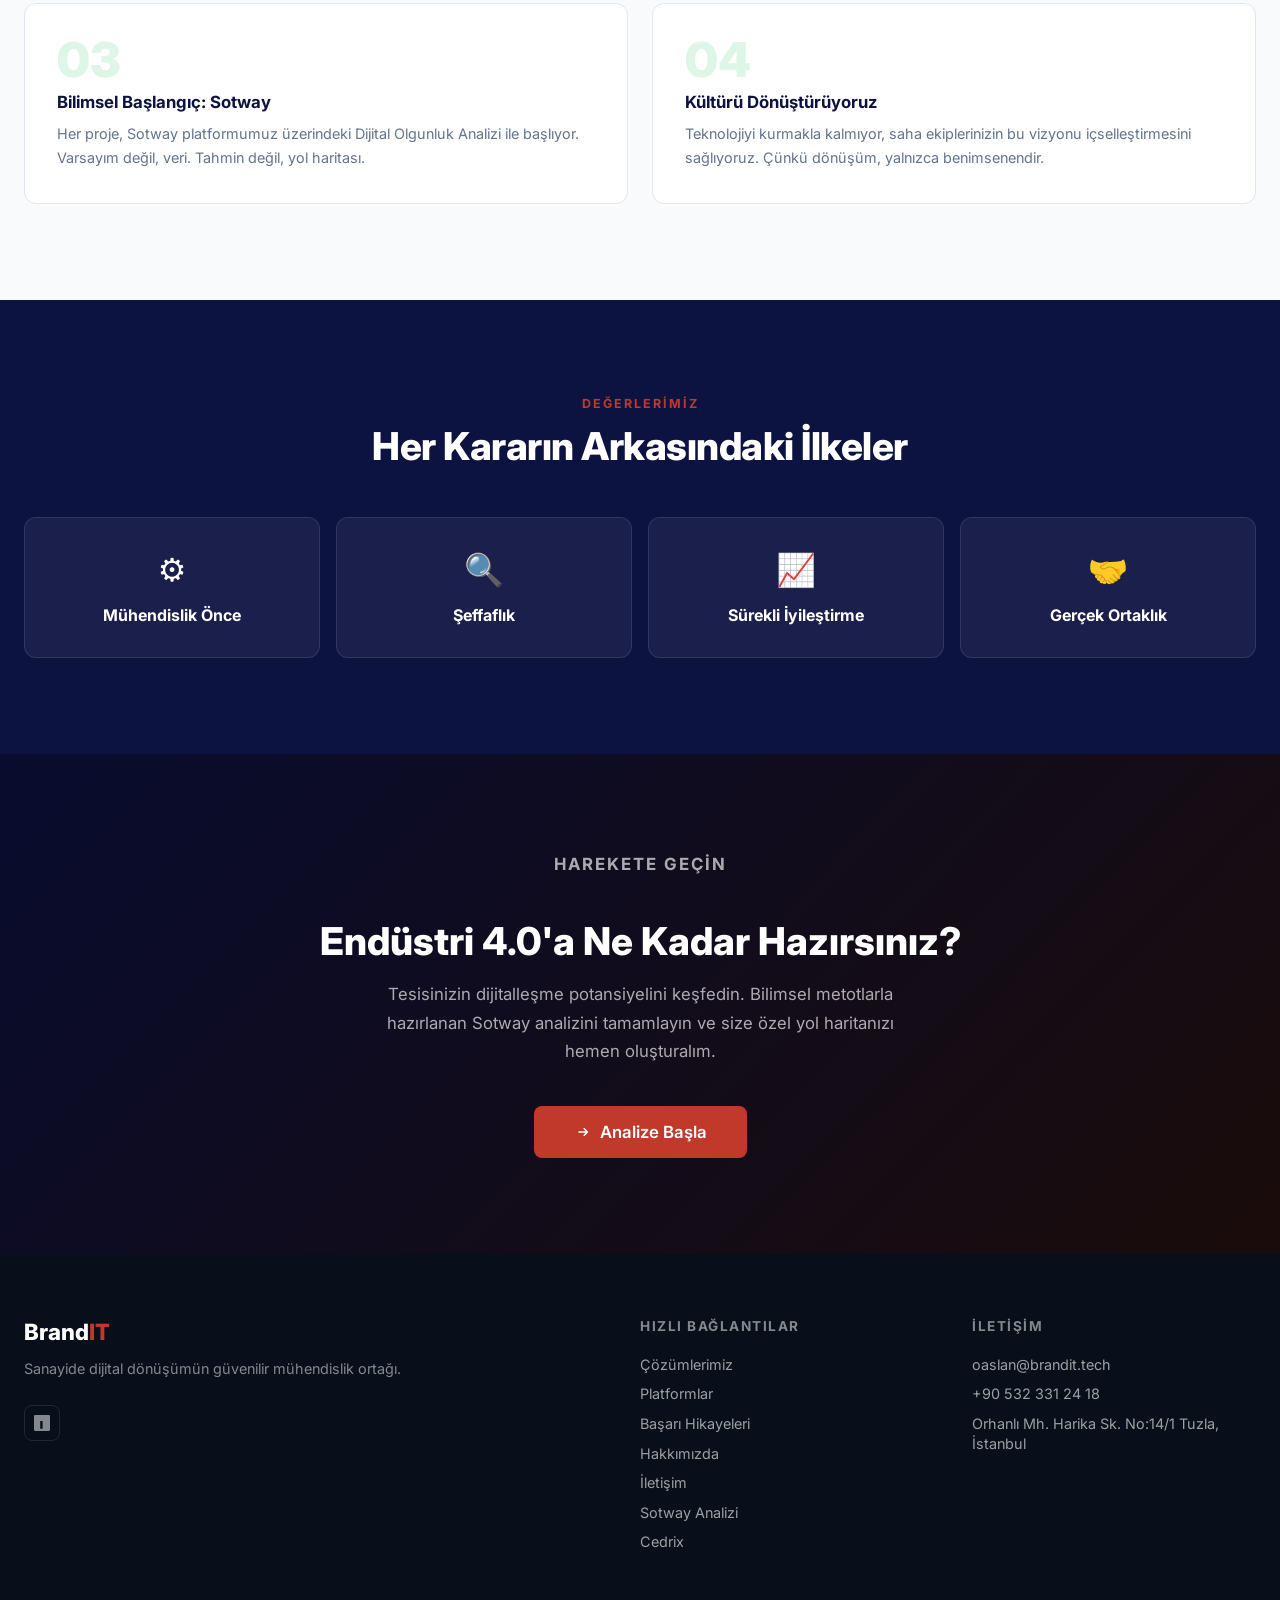
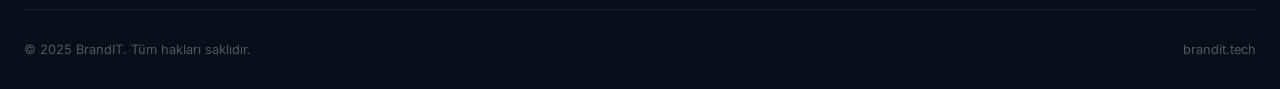
==== commit 1181d015: "Fix all missing data-i18n attributes across all 6 pages Section labels, hero badge, scroll indicator" ====
--- a/about.html
+++ b/about.html
@@ -48,7 +48,7 @@
 <!-- PAGE HERO -->
 <section class="page-hero">
   <div class="container">
-    <p class="section-label text-center">Hakkımızda</p>
+    <p class="section-label text-center" data-i18n="section_about_label">Hakkımızda</p>
     <h1 data-i18n="about_hero_title">Mühendislik DNA'sıyla<br>Dijital Dönüşümün Öncüsü</h1>
     <p data-i18n="about_hero_sub">BrandIT olarak sanayi kuruluşlarına teknoloji satmıyoruz. Onlara kalıcı dönüşüm stratejisi sunuyoruz.</p>
   </div>
@@ -142,7 +142,7 @@
 <section class="section">
   <div class="container">
     <div class="text-center fade-up" style="margin-bottom:3rem;">
-      <p class="section-label">Metodoloji</p>
+      <p class="section-label" data-i18n="section_methodology">Metodoloji</p>
       <h2 class="section-title">Üçlü Dönüşüm Felsefemiz</h2>
       <p class="section-sub" style="margin:0 auto;">Teknoloji kurmak yeterli değil. İş modeli, teknoloji ve organizasyon aynı anda dönüşmeli.</p>
     </div>
@@ -235,7 +235,7 @@
 <!-- PRE-FOOTER CTA -->
 <section class="cta-section">
   <div class="container fade-up">
-    <p class="section-label" style="text-align:center;">Harekete Geçin</p>
+    <p class="section-label" style="text-align:center;" data-i18n="section_cta">Harekete Geçin</p>
     <h2 data-i18n="cta_title">Endüstri 4.0'a Ne Kadar Hazırsınız?</h2>
     <p data-i18n="cta_body">Tesisinizin dijitalleşme potansiyelini keşfedin. Bilimsel metotlarla hazırlanan Sotway analizini tamamlayın ve size özel yol haritanızı hemen oluşturalım.</p>
     <a href="https://www.sotway.com" target="_blank" class="btn btn-primary btn-lg">
@@ -260,12 +260,12 @@
     <div class="footer-col">
       <h4 data-i18n="footer_quick">Hızlı Bağlantılar</h4>
       <ul>
-        <li><a href="solutions.html">Çözümlerimiz</a></li>
-        <li><a href="platforms.html">Platformlar</a></li>
-        <li><a href="cases.html">Başarı Hikayeleri</a></li>
-        <li><a href="about.html">Hakkımızda</a></li>
-        <li><a href="contact.html">İletişim</a></li>
-        <li><a href="https://www.sotway.com" target="_blank">Sotway Analizi</a></li>
+        <li><a href="solutions.html" data-i18n="footer_link_solutions">Çözümlerimiz</a></li>
+        <li><a href="platforms.html" data-i18n="footer_link_platforms">Platformlar</a></li>
+        <li><a href="cases.html" data-i18n="footer_link_cases">Başarı Hikayeleri</a></li>
+        <li><a href="about.html" data-i18n="footer_link_about">Hakkımızda</a></li>
+        <li><a href="contact.html" data-i18n="footer_link_contact">İletişim</a></li>
+        <li><a href="https://www.sotway.com" target="_blank" data-i18n="footer_link_sotway">Sotway Analizi</a></li>
         <li><a href="https://www.cedrix.io" target="_blank">Cedrix</a></li>
       </ul>
     </div>
@@ -279,7 +279,7 @@
     </div>
   </div>
   <div class="footer-bottom">
-    <span>© 2025 BrandIT. Tüm hakları saklıdır.</span>
+    <span data-i18n="footer_copyright">© 2025 BrandIT. Tüm hakları saklıdır.</span>
     <span>brandit.tech</span>
   </div>
 </footer>
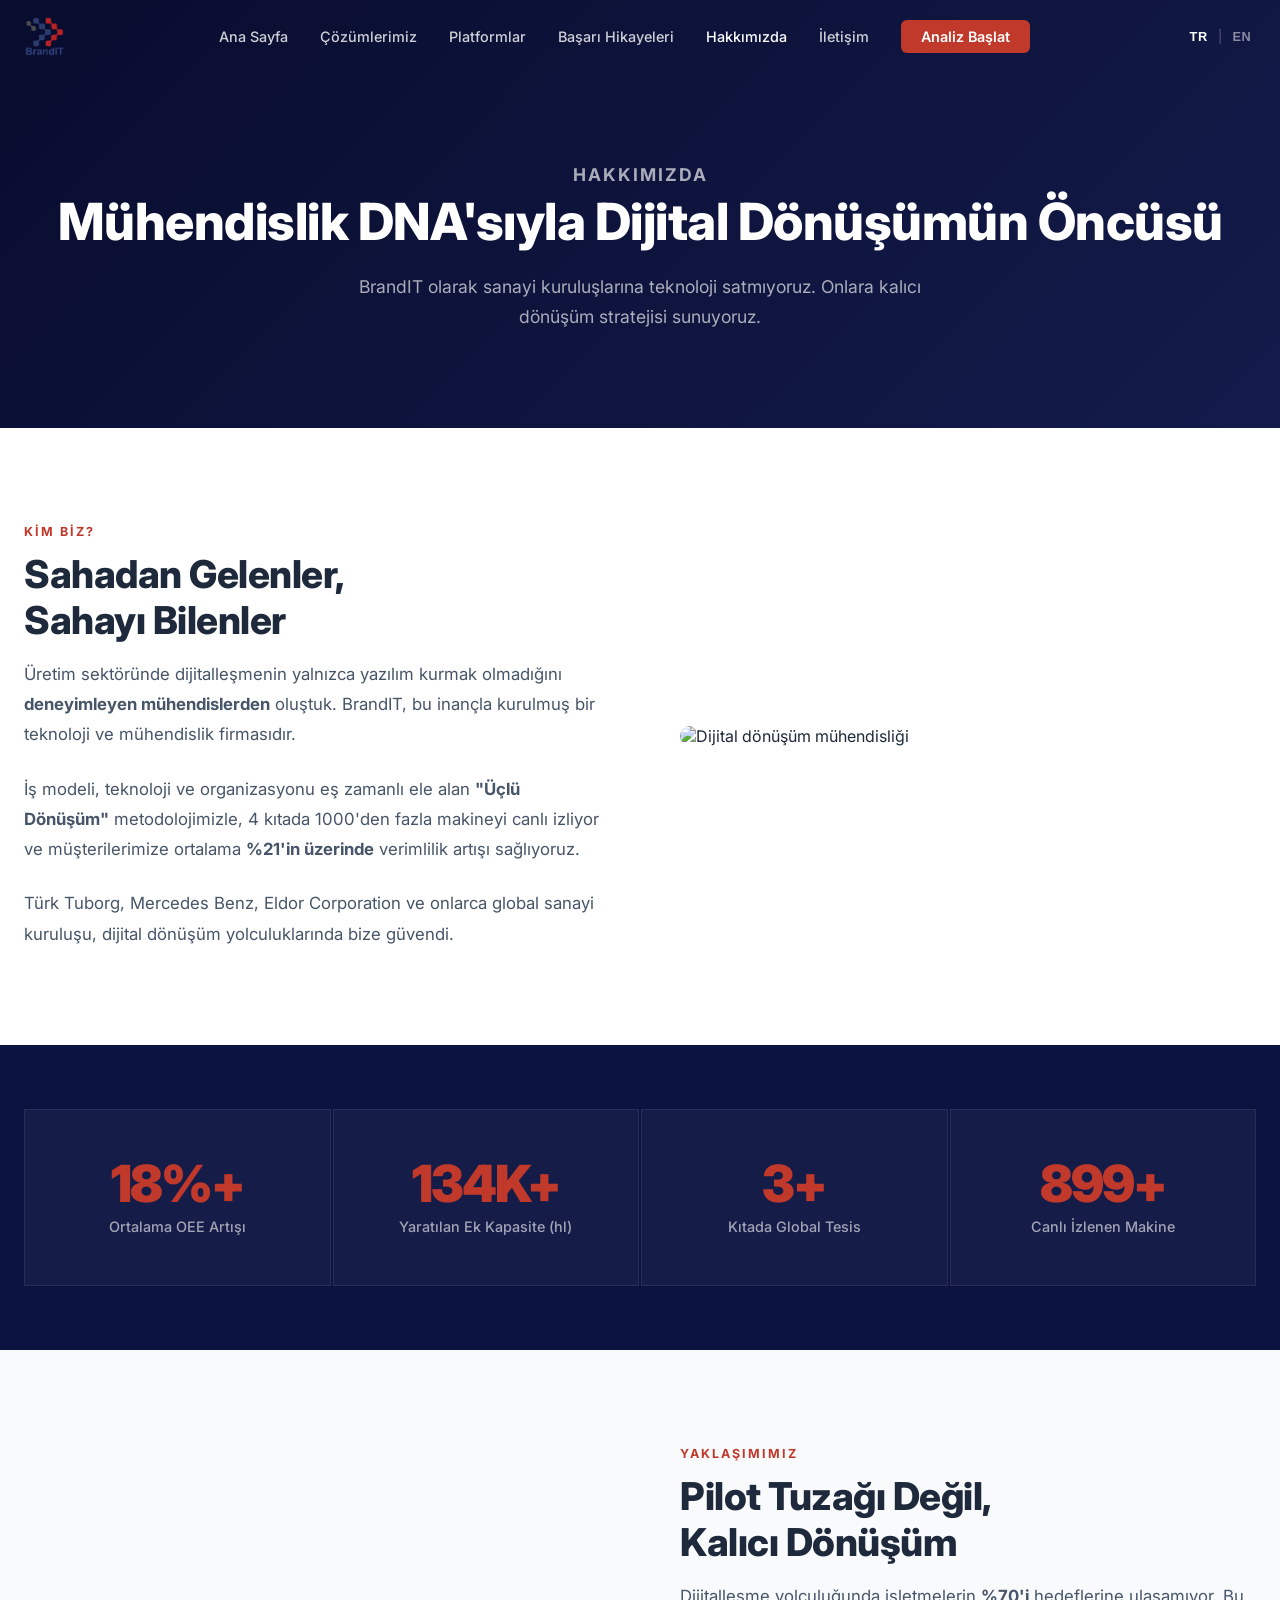
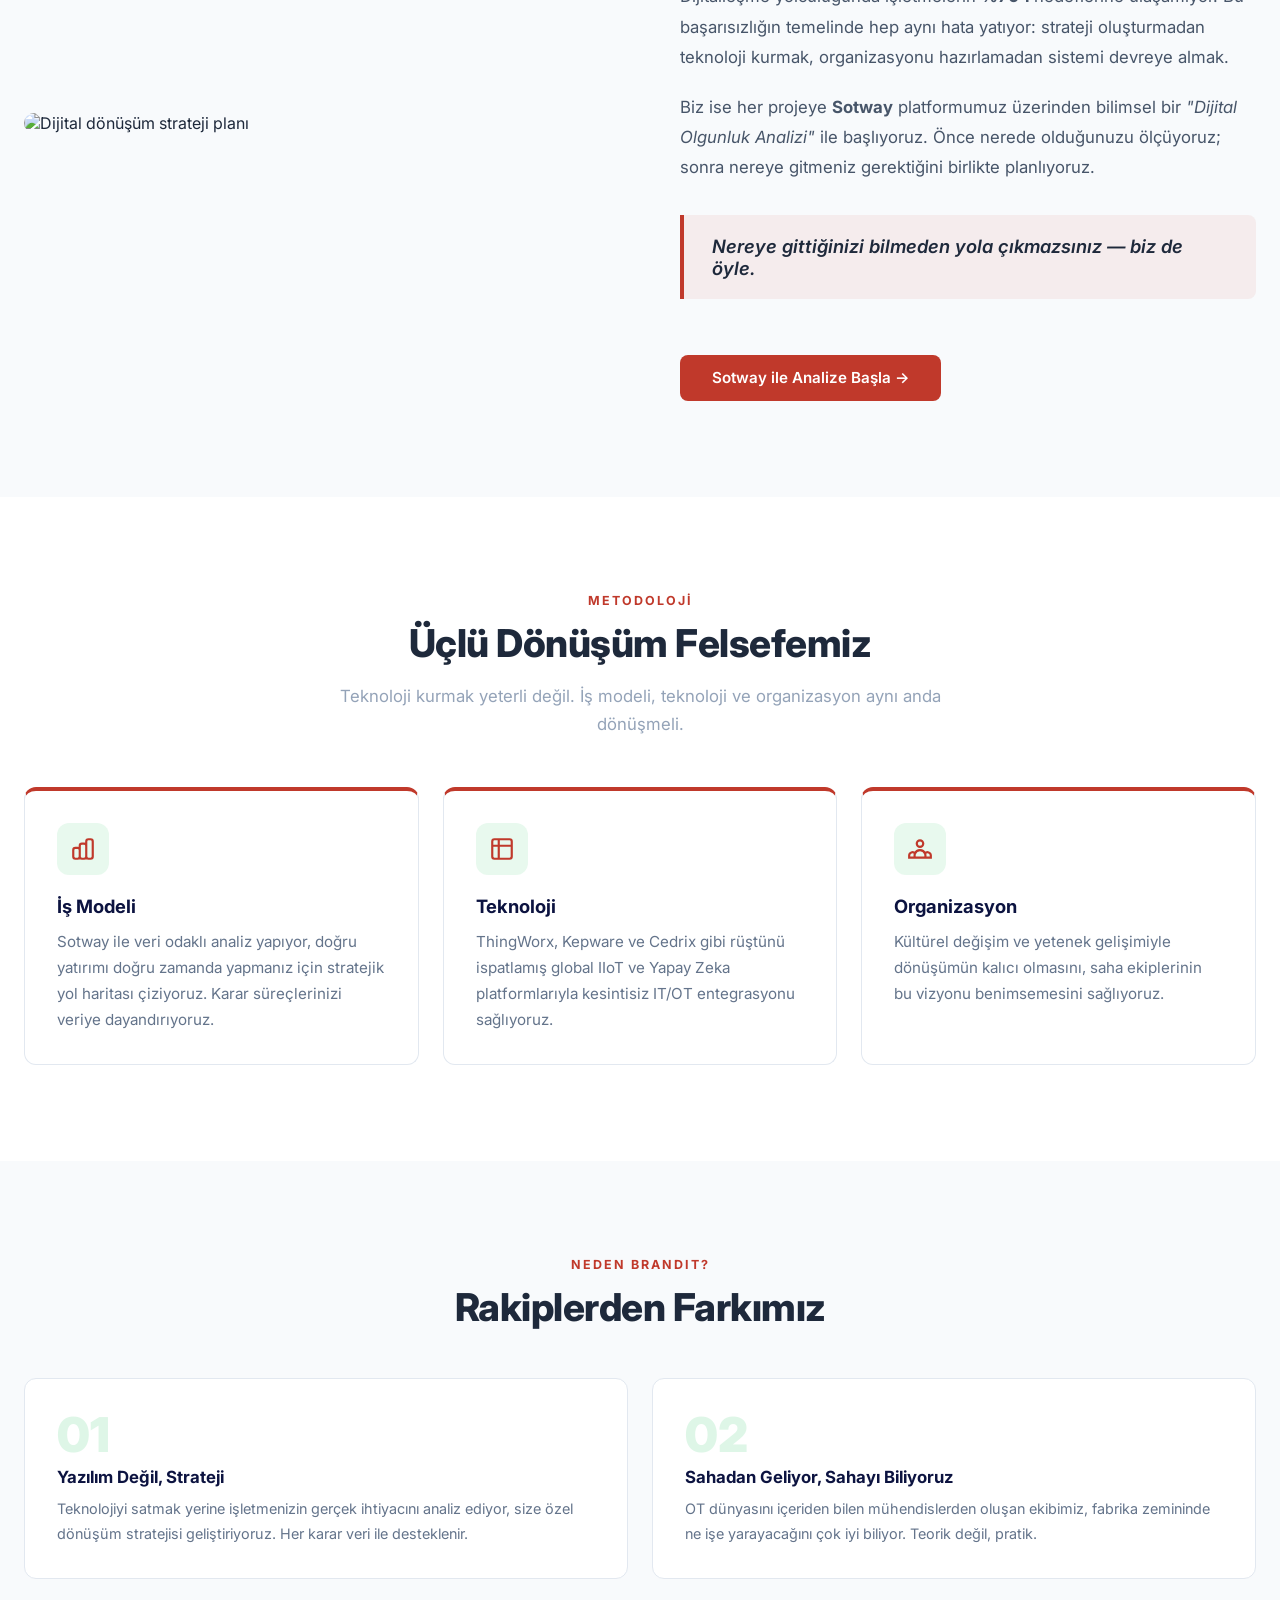
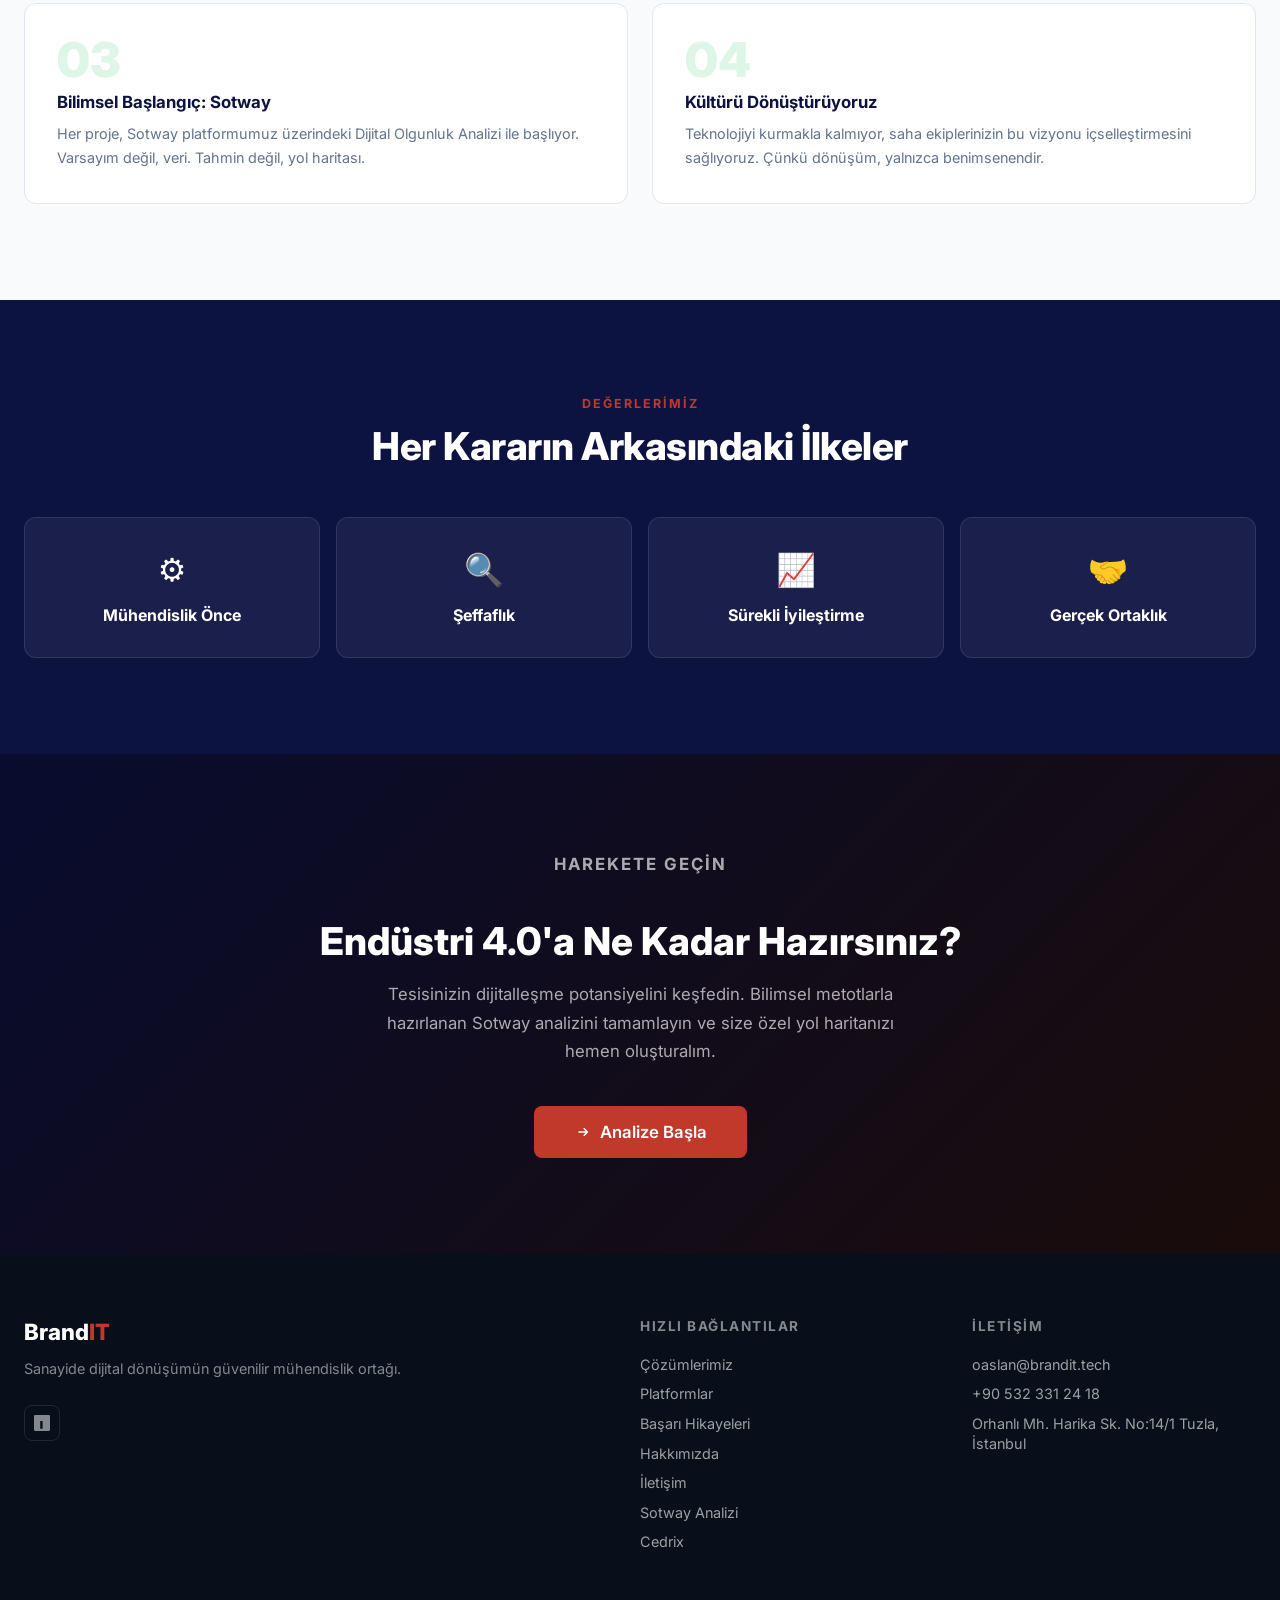
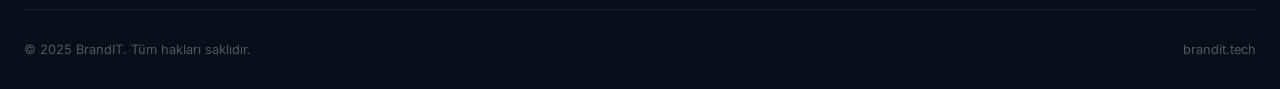
==== commit 1675e80e: "Add Obsey GEO monitoring beacon to all 6 pages Inserts 1px beacon script before </body> on every pag" ====
--- a/about.html
+++ b/about.html
@@ -286,5 +286,16 @@
 
 <script src="assets/js/i18n.js"></script>
 <script src="assets/js/main.js"></script>
+<!-- GEO Platform Monitoring -->
+<script>
+(function(){
+  var t="eeGSxhfg1bNbfFwSDhBXI8HF9ZyDcWj9Ca2M25pugco";
+  var i=new Image();
+  i.src="https://obsey.io/api/beacon?t="+t+"&r="+encodeURIComponent(document.referrer);
+  i.width=1;i.height=1;i.style.position="absolute";i.style.left="-9999px";
+  document.body && document.body.appendChild(i);
+})();
+</script>
+<!-- /GEO Platform Monitoring -->
 </body>
 </html>
